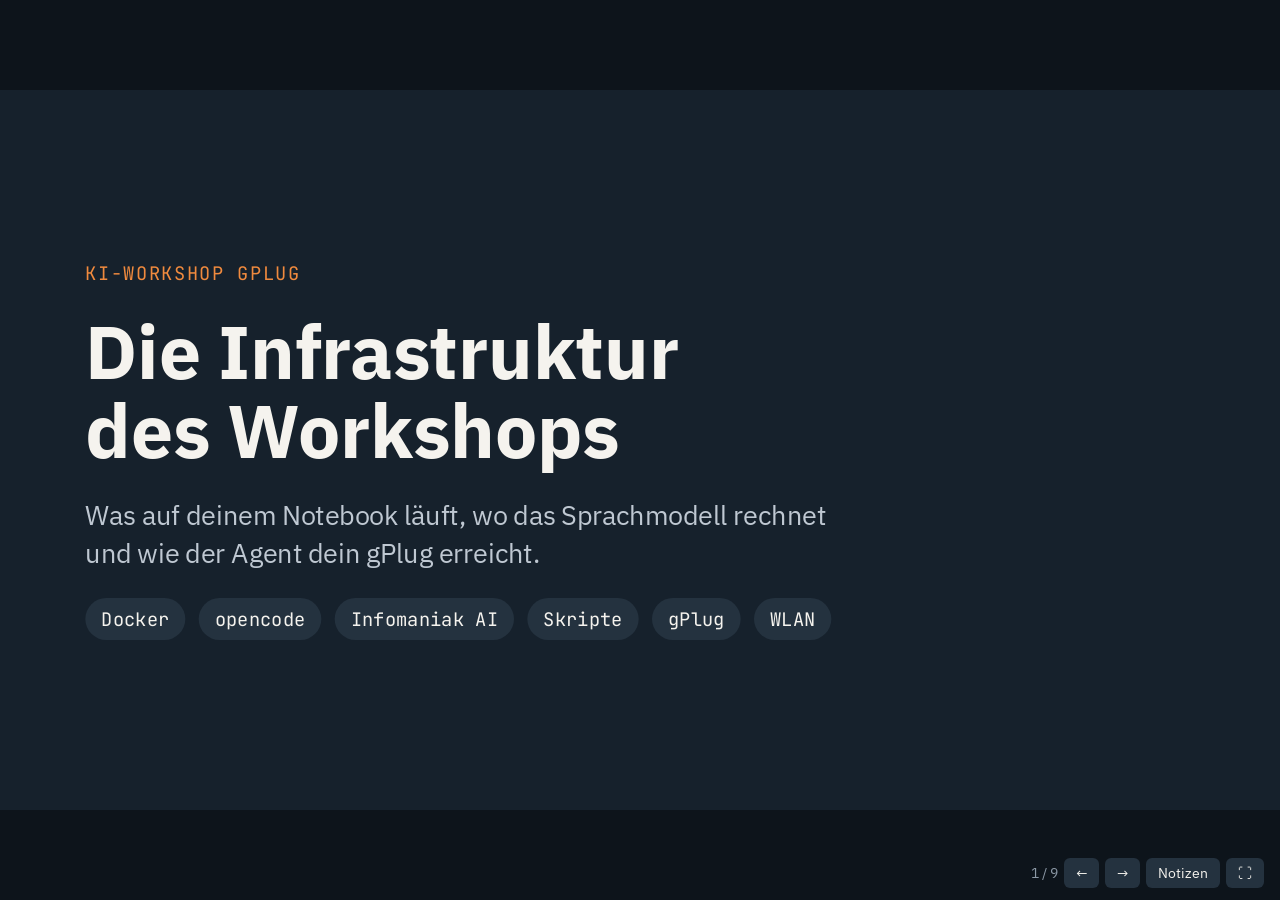
==== docs/slides/index.html @ 884837ae "Slides: shorter Docker lines, auto-hiding navigation, redirect Pages root to slides Co-Authored-By: " ====
<!doctype html>
<html lang="de">
<head>
<meta charset="utf-8">
<meta name="viewport" content="width=device-width, initial-scale=1">
<title>Workshop-Infrastruktur</title>
<link rel="preconnect" href="https://fonts.googleapis.com">
<link rel="preconnect" href="https://fonts.gstatic.com" crossorigin>
<link rel="stylesheet" href="https://fonts.googleapis.com/css2?family=IBM+Plex+Sans:wght@400;500;600;700&display=swap">
<link rel="stylesheet" href="https://fonts.googleapis.com/css2?family=JetBrains+Mono:wght@400;600&display=swap">
<style>
  html, body { margin:0; height:100%; background:#0d141b; overflow:hidden; }
  #stage { position:absolute; left:50%; top:50%; width:1920px; height:1080px; transform-origin:center; }
  .slide { position:absolute; inset:0; width:1920px; height:1080px; box-sizing:border-box; overflow:hidden; }
  .slide:not(.on) { display:none !important; }
  .slide *, .slide *::before, .slide *::after { box-sizing:border-box; margin:0; }
  .slide h1 { line-height:1.1; } .slide h2 { line-height:1.15; } .slide h3 { line-height:1.2; }
  .slide p, .slide li { line-height:1.4; }
  .slide ol, .slide ul { padding-left:1.3em; }
  .slide li + li { margin-top:0.25em; }
  .slide table { border-collapse:collapse; width:100%; }
  .slide th, .slide td { padding:0.35em 0.6em; text-align:left; border-bottom:1px solid #D2CCC0; vertical-align:top; }
  .slide th { font-weight:600; border-bottom:2px solid #16212C; }
  .slide td:first-child, .slide th:first-child { white-space:nowrap; }
  .slide .conn { position:absolute; left:0; top:0; width:1920px; height:1080px; pointer-events:none; overflow:visible; }
  #nav { position:fixed; right:16px; bottom:12px; font:14px/1 'IBM Plex Sans', Arial, sans-serif; color:#8C99A6; user-select:none; transition:opacity .4s; }
  #nav.idle { opacity:0; pointer-events:none; }
  body.idle { cursor:none; }
  #nav button { background:#24323F; color:#F5F3EE; border:0; border-radius:6px; padding:8px 12px; margin-left:6px; cursor:pointer; font:inherit; }
  #notes { position:fixed; left:0; right:0; bottom:0; max-height:40%; overflow:auto; background:#16212Cee; color:#F5F3EE;
            font:20px/1.5 'IBM Plex Sans', Arial, sans-serif; padding:16px 24px 56px; display:none; }
  #notes.on { display:block; }
</style>
</head>
<body>
<div id="stage">
<section id="cover" class="slide" style="display:flex; flex-direction:column; gap:40px; justify-content:center; padding:128px; background:#16212c">
  <p style="font-family:'JetBrains Mono', 'Courier New', monospace; font-size:28px; letter-spacing:2px; text-transform:uppercase; color:#f08a3e">KI-Workshop gPlug</p>
  <h1 style="font-family:'IBM Plex Sans', Arial, sans-serif; font-size:112px; font-weight:700; line-height:1.05; color:#f5f3ee">Die Infrastruktur<br>des Workshops</h1>
  <p style="font-family:'IBM Plex Sans', Arial, sans-serif; font-size:40px; line-height:1.4; color:#bfc8d2">Was auf deinem Notebook läuft, wo das Sprachmodell rechnet<br>und wie der Agent dein gPlug erreicht.</p>
  <div style="display:flex; flex-direction:row; flex-wrap:wrap; gap:20px">
    <p style="padding:12px 24px; font-family:'JetBrains Mono', 'Courier New', monospace; font-size:28px; color:#f5f3ee; background:#24323f; border-radius:256px">Docker</p>
    <p style="padding:12px 24px; font-family:'JetBrains Mono', 'Courier New', monospace; font-size:28px; color:#f5f3ee; background:#24323f; border-radius:256px">opencode</p>
    <p style="padding:12px 24px; font-family:'JetBrains Mono', 'Courier New', monospace; font-size:28px; color:#f5f3ee; background:#24323f; border-radius:256px">Infomaniak AI</p>
    <p style="padding:12px 24px; font-family:'JetBrains Mono', 'Courier New', monospace; font-size:28px; color:#f5f3ee; background:#24323f; border-radius:256px">Skripte</p>
    <p style="padding:12px 24px; font-family:'JetBrains Mono', 'Courier New', monospace; font-size:28px; color:#f5f3ee; background:#24323f; border-radius:256px">gPlug</p>
    <p style="padding:12px 24px; font-family:'JetBrains Mono', 'Courier New', monospace; font-size:28px; color:#f5f3ee; background:#24323f; border-radius:256px">WLAN</p>
  </div>
  
</section>
<section id="ueberblick" class="slide" style="background:#F5F3EE;color:#16212C;font-family:'IBM Plex Sans', Arial, sans-serif;padding:128px 128px 160px;display:flex;flex-direction:column;gap:16px">
<p style="font-family:'JetBrains Mono', 'Courier New', monospace;font-size:24px;color:#B04E0F;letter-spacing:2px;text-transform:uppercase">Gesamtbild</p>
<h2 style="font-size:64px;font-weight:600;line-height:1.15;color:#16212C">Vier Orte, ein Arbeitsablauf</h2>
<div style="position:absolute;left:128px;top:312px;width:760px;background:#ECE8DF;border-radius:20px;padding:32px;display:flex;flex-direction:column;gap:24px">
<h3 style="font-size:36px;font-weight:600;color:#16212C">Dein Notebook</h3>
<div style="background:#16212C;border-radius:16px;padding:32px;display:flex;flex-direction:column;gap:12px">
<h3 style="font-size:32px;font-weight:600;color:#F08A3E">Docker-Container</h3>
<p style="font-family:'JetBrains Mono', 'Courier New', monospace;font-size:26px;color:#F5F3EE">opencode · der Agent</p>
<p style="font-family:'JetBrains Mono', 'Courier New', monospace;font-size:26px;color:#F5F3EE">berry · Desktop-Test</p>
<p style="font-family:'JetBrains Mono', 'Courier New', monospace;font-size:26px;color:#F5F3EE">git · Stände sichern</p>
<p style="font-family:'JetBrains Mono', 'Courier New', monospace;font-size:26px;color:#F5F3EE">/work = Workshop-Ordner</p>
</div>
<p style="font-size:26px;color:#46505C">Browser → Tasmota-WebUI des gPlug</p>
</div>
<div style="position:absolute;left:1216px;top:410px;width:576px;background:#FBFAF7;border:2px solid #2E6DA4;border-radius:16px;padding:24px 32px;display:flex;flex-direction:column;gap:4px">
<h3 style="font-size:32px;font-weight:600;color:#16212C">Infomaniak AI</h3>
<p style="font-size:24px;color:#46505C">Sprachmodell, Rechenzentrum Schweiz</p>
</div>
<div style="position:absolute;left:1216px;top:580px;width:576px;background:#FBFAF7;border:2px solid #B04E0F;border-radius:16px;padding:24px 32px;display:flex;flex-direction:column;gap:4px">
<h3 style="font-size:32px;font-weight:600;color:#16212C">gPlug</h3>
<p style="font-size:24px;color:#46505C">Tasmota + Berry-App spot.be</p>
</div>
<div style="position:absolute;left:1216px;top:790px;width:576px;background:#FBFAF7;border:2px solid #8C96A0;border-radius:16px;padding:24px 32px;display:flex;flex-direction:column;gap:4px">
<h3 style="font-size:32px;font-weight:600;color:#16212C">api.bkw.ch</h3>
<p style="font-size:24px;color:#46505C">Einspeisepreise, 96 Werte pro Tag</p>
</div>
<svg class="conn" viewBox="0 0 1920 1080" aria-hidden="true"><defs><marker id="ah1" viewBox="0 0 10 10" refX="9" refY="5" markerWidth="5" markerHeight="5" orient="auto-start-reverse"><path d="M0 0 10 5 0 10z" fill="#2E6DA4"/></marker></defs><line x1="856.0" y1="472.0" x2="1216.0" y2="472.0" stroke="#2E6DA4" stroke-width="4.0" marker-start="url(#ah1)" marker-end="url(#ah1)"/></svg>
<svg class="conn" viewBox="0 0 1920 1080" aria-hidden="true"><defs><marker id="ah2" viewBox="0 0 10 10" refX="9" refY="5" markerWidth="5" markerHeight="5" orient="auto-start-reverse"><path d="M0 0 10 5 0 10z" fill="#B04E0F"/></marker></defs><line x1="856.0" y1="642.0" x2="1216.0" y2="642.0" stroke="#B04E0F" stroke-width="4.0" marker-end="url(#ah2)"/></svg>
<svg class="conn" viewBox="0 0 1920 1080" aria-hidden="true"><defs><marker id="ah3" viewBox="0 0 10 10" refX="9" refY="5" markerWidth="5" markerHeight="5" orient="auto-start-reverse"><path d="M0 0 10 5 0 10z" fill="#8C96A0"/></marker></defs><line x1="1504.0" y1="704.0" x2="1504.0" y2="790.0" stroke="#8C96A0" stroke-width="4.0" marker-end="url(#ah3)"/></svg>
<p style="position:absolute;left:904px;top:420px;width:296px;font-size:24px;color:#2E6DA4;font-weight:600">HTTPS · Prompts</p>
<p style="position:absolute;left:904px;top:590px;width:296px;font-size:24px;color:#B04E0F;font-weight:600">HTTP · 3 Skripte</p>
<p style="position:absolute;left:904px;top:658px;width:296px;font-size:24px;color:#5F6773">im Workshop-WLAN</p>
<p style="position:absolute;left:1528px;top:728px;width:264px;font-size:24px;color:#5F6773">HTTPS · Preise</p>
<p style="position:absolute;left:128px;bottom:64px;width:1300px;font-size:24px;color:#5F6773">Notebook und gPlug im selben WLAN · Internet für Image, Sprachmodell und Preise</p>
<p style="position:absolute;right:128px;bottom:64px;width:200px;font-size:24px;color:#5F6773;text-align:right">2 / 9</p>

</section>
<section id="docker" class="slide" style="background:#F5F3EE;color:#16212C;font-family:'IBM Plex Sans', Arial, sans-serif;padding:128px 128px 160px;display:flex;flex-direction:column;gap:16px">
<p style="font-family:'JetBrains Mono', 'Courier New', monospace;font-size:24px;color:#B04E0F;letter-spacing:2px;text-transform:uppercase">1 · Docker</p>
<h2 style="font-size:64px;font-weight:600;line-height:1.15;color:#16212C">Eine Sandbox, gleich auf jedem Notebook</h2>
<div style="display:flex;flex-direction:row;gap:64px;flex:1;padding:40px 0px 0px 0px">
<div style="flex:1;display:flex;flex-direction:column;gap:28px">
<p style="font-size:32px;line-height:1.4;color:#46505C"><b>Image</b> ghcr.io/gplug-ch/ki-workshop<br>einmal laden, ca. 300 MB</p>
<p style="font-size:32px;line-height:1.4;color:#46505C"><b>Inhalt</b> Debian, opencode 2.0.32, berry, git</p>
<p style="font-size:32px;line-height:1.4;color:#46505C"><b>Sichtbar</b> nur der Workshop-Ordner (/work)</p>
<p style="font-size:32px;line-height:1.4;color:#46505C"><b>Gedächtnis</b> Sitzungen bleiben im Docker-Volume</p>
<p style="font-size:32px;line-height:1.4;color:#B04E0F;font-weight:600">Der Agent darf Dateien ändern und Befehle ausführen, aber nur in diesem Ordner.</p>
</div>
<div style="width:800px;background:#16212C;border-radius:20px;padding:48px;display:flex;flex-direction:column;gap:14px">
<p style="font-family:'JetBrains Mono', 'Courier New', monospace;font-size:26px;color:#F5F3EE">$ ./docker-run.sh opencode --version</p>
<p style="font-family:'JetBrains Mono', 'Courier New', monospace;font-size:26px;color:#8C99A6"># opencode v2.0.32</p>
<p style="font-family:'JetBrains Mono', 'Courier New', monospace;font-size:26px;color:#F5F3EE">$ ./docker-run.sh</p>
<p style="font-family:'JetBrains Mono', 'Courier New', monospace;font-size:26px;color:#8C99A6"># startet den Agenten</p>
<p style="font-family:'JetBrains Mono', 'Courier New', monospace;font-size:26px;color:#F5F3EE">$ ./docker-run.sh bash</p>
<p style="font-family:'JetBrains Mono', 'Courier New', monospace;font-size:26px;color:#8C99A6"># Shell im Container, zum Prüfen</p>
<p style="font-family:'JetBrains Mono', 'Courier New', monospace;font-size:26px;color:#F08A3E">PS&gt; .\docker-run.ps1</p>
<p style="font-family:'JetBrains Mono', 'Courier New', monospace;font-size:26px;color:#8C99A6"># Windows ohne Ubuntu/WSL</p>
</div>
</div>
<p style="position:absolute;left:128px;bottom:64px;width:1300px;font-size:24px;color:#5F6773">Workshop-Infrastruktur · Notebook</p>
<p style="position:absolute;right:128px;bottom:64px;width:200px;font-size:24px;color:#5F6773;text-align:right">3 / 9</p>

</section>
<section id="opencode" class="slide" style="background:#F5F3EE;color:#16212C;font-family:'IBM Plex Sans', Arial, sans-serif;padding:128px 128px 160px;display:flex;flex-direction:column;gap:16px">
<p style="font-family:'JetBrains Mono', 'Courier New', monospace;font-size:24px;color:#B04E0F;letter-spacing:2px;text-transform:uppercase">2 · opencode</p>
<h2 style="font-size:64px;font-weight:600;line-height:1.15;color:#16212C">Der Coding-Agent im Terminal</h2>
<div style="display:flex;flex-direction:row;gap:32px;padding:40px 0px 0px 0px">
<div style="flex:1;background:#FBFAF7;border:1px solid #DAD4C8;border-radius:20px;padding:40px;display:flex;flex-direction:column;gap:16px">
<svg viewBox="0 0 24 24" fill="none" stroke="#2E6DA4" stroke-width="2" stroke-linecap="round" stroke-linejoin="round" style="flex:none;width:56px;height:56px" aria-hidden="true"><circle cx="11" cy="11" r="7"/><line x1="21" y1="21" x2="16.2" y2="16.2"/></svg>
<h3 style="font-size:40px;font-weight:600;color:#16212C">Liest</h3>
<p style="font-size:30px;line-height:1.4;color:#46505C">Dateien im Ordner, AGENTS.md automatisch bei jedem Start.</p>
</div>
<div style="flex:1;background:#FBFAF7;border:1px solid #DAD4C8;border-radius:20px;padding:40px;display:flex;flex-direction:column;gap:16px">
<svg viewBox="0 0 24 24" fill="none" stroke="#2E6DA4" stroke-width="2" stroke-linecap="round" stroke-linejoin="round" style="flex:none;width:56px;height:56px" aria-hidden="true"><polyline points="16 18 22 12 16 6"/><polyline points="8 6 2 12 8 18"/></svg>
<h3 style="font-size:40px;font-weight:600;color:#16212C">Handelt</h3>
<p style="font-size:30px;line-height:1.4;color:#46505C">Ändert app/spot.be, lädt hoch und liest das Log des gPlug.</p>
</div>
<div style="flex:1;background:#FBFAF7;border:1px solid #DAD4C8;border-radius:20px;padding:40px;display:flex;flex-direction:column;gap:16px">
<svg viewBox="0 0 24 24" fill="none" stroke="#B04E0F" stroke-width="2" stroke-linecap="round" stroke-linejoin="round" style="flex:none;width:56px;height:56px" aria-hidden="true"><rect x="5" y="11" width="14" height="10" rx="2"/><path d="M8 11V7a4 4 0 0 1 8 0v4"/></svg>
<h3 style="font-size:40px;font-weight:600;color:#16212C">Fragt</h3>
<p style="font-size:30px;line-height:1.4;color:#46505C">Befehle nur mit deinem OK. ls, cat, grep frei; rm und sudo gesperrt.</p>
</div>
</div>
<div style="display:flex;flex-direction:row;gap:16px;align-items:center;flex-wrap:wrap;padding:32px 0px 0px 0px">
<p style="font-size:28px;color:#16212C;font-weight:600">Kontext für den Agenten:</p>
<p style="font-family:'JetBrains Mono', 'Courier New', monospace;font-size:24px;color:#16212C;background:#ECE8DF;padding:8px 20px;border-radius:999px">AGENTS.md</p>
<p style="font-family:'JetBrains Mono', 'Courier New', monospace;font-size:24px;color:#16212C;background:#ECE8DF;padding:8px 20px;border-radius:999px">TASMOTA_BERRY_API.md</p>
<p style="font-family:'JetBrains Mono', 'Courier New', monospace;font-size:24px;color:#16212C;background:#ECE8DF;padding:8px 20px;border-radius:999px">EXERCISES.md</p>
<p style="font-family:'JetBrains Mono', 'Courier New', monospace;font-size:24px;color:#16212C;background:#ECE8DF;padding:8px 20px;border-radius:999px">app/spot.be</p>
</div>
<p style="font-family:'JetBrains Mono', 'Courier New', monospace;font-size:26px;color:#46505C">Shift+Tab: Build ↔ Plan (Plan liest nur, lädt nichts hoch) · /exit beendet</p>
<p style="position:absolute;left:128px;bottom:64px;width:1300px;font-size:24px;color:#5F6773">Workshop-Infrastruktur · Notebook</p>
<p style="position:absolute;right:128px;bottom:64px;width:200px;font-size:24px;color:#5F6773;text-align:right">4 / 9</p>

</section>
<section id="infomaniak" class="slide" style="background:#F5F3EE;color:#16212C;font-family:'IBM Plex Sans', Arial, sans-serif;padding:128px 128px 160px;display:flex;flex-direction:column;gap:16px">
<p style="font-family:'JetBrains Mono', 'Courier New', monospace;font-size:24px;color:#B04E0F;letter-spacing:2px;text-transform:uppercase">3 · Infomaniak AI</p>
<h2 style="font-size:64px;font-weight:600;line-height:1.15;color:#16212C">Das Sprachmodell rechnet in der Schweiz</h2>
<div style="display:flex;flex-direction:row;gap:64px;padding:40px 0px 0px 0px">
<div style="flex:1;display:flex;flex-direction:column;gap:24px">
<p style="font-size:26px;color:#5F6773;text-transform:uppercase;letter-spacing:2px">Standardmodell</p>
<p style="font-size:64px;font-weight:700;line-height:1.1;color:#2E6DA4">Qwen3.5 122B-A10B</p>
<p style="font-size:30px;line-height:1.4;color:#46505C">Offenes Modell, betrieben von Infomaniak. Eure Prompts und euer Code bleiben in der Schweiz.</p>
<p style="font-size:30px;line-height:1.4;color:#46505C">OpenAI-kompatible API: opencode spricht sie direkt an.</p>
<p style="font-size:30px;line-height:1.4;color:#B04E0F;font-weight:600">Zugang steckt im Workshop-Image und gilt nur heute.</p>
</div>
<div style="width:760px;display:flex;flex-direction:column;gap:20px">
<table style="font-family:'IBM Plex Sans', Arial, sans-serif;font-size:28px;color:#16212C">
<tr><th style="width:58%">Modell</th><th style="width:42%">Einsatz</th></tr>
<tr style="background:#ECE8DF"><td>Qwen3.5 122B-A10B</td><td>Standard</td></tr>
<tr><td>Qwen3.5 397B-A17B</td><td>grösser</td></tr>
<tr><td>Kimi K2.6</td><td>Alternative</td></tr>
<tr><td>Mistral Small 4</td><td>Alternative</td></tr>
<tr><td>Ministral 3 14B</td><td>Nebenaufgaben</td></tr>
</table>
<p style="font-family:'JetBrains Mono', 'Courier New', monospace;font-size:26px;color:#46505C">Wechseln in opencode: /models</p>
</div>
</div>
<p style="position:absolute;left:128px;bottom:64px;width:1300px;font-size:24px;color:#5F6773">Danach eigener Zugang (Infomaniak oder Claude): SETUP_OPENCODE.md</p>
<p style="position:absolute;right:128px;bottom:64px;width:200px;font-size:24px;color:#5F6773;text-align:right">5 / 9</p>

</section>
<section id="skripte" class="slide" style="background:#ECE8DF;color:#16212C;font-family:'IBM Plex Sans', Arial, sans-serif;padding:128px 128px 160px;display:flex;flex-direction:column;gap:16px">
<p style="font-family:'JetBrains Mono', 'Courier New', monospace;font-size:24px;color:#B04E0F;letter-spacing:2px;text-transform:uppercase">4 · Brücke zum Gerät</p>
<h2 style="font-size:64px;font-weight:600;line-height:1.15;color:#16212C">Drei Skripte reden mit dem gPlug</h2>
<div style="display:flex;flex-direction:row;gap:20px;align-items:center;padding:32px 0px 8px 0px">
<p style="font-size:30px;color:#46505C">Die IP steht in der Datei .gplug:</p>
<p style="font-family:'JetBrains Mono', 'Courier New', monospace;font-size:26px;color:#F5F3EE;background:#16212C;padding:10px 24px;border-radius:12px">echo &lt;gplug-ip&gt; &gt; .gplug</p>
</div>
<table style="font-family:'IBM Plex Sans', Arial, sans-serif;font-size:28px;color:#16212C">
<tr><th style="width:17%">Skript</th><th style="width:38%">Wirkung</th><th style="width:45%">Beispiel</th></tr>
<tr style="background:#F5F3EE"><td>upload.sh</td><td>hochladen, Grösse prüfen, App neu laden</td><td>./upload.sh app/spot.be</td></tr>
<tr><td>brcmd.sh</td><td>Berry-Ausdruck ausführen, Antwort als JSON</td><td>./brcmd.sh 'tasmota.cmd("SpotStatus")'</td></tr>
<tr style="background:#F5F3EE"><td>log.sh</td><td>letzte Zeilen der Konsole lesen</td><td>./log.sh</td></tr>
</table>
<div style="display:flex;flex-direction:row;gap:20px;align-items:center;padding:32px 0px 0px 0px">
<svg viewBox="0 0 24 24" fill="none" stroke="#B04E0F" stroke-width="2" stroke-linecap="round" stroke-linejoin="round" style="flex:none;width:48px;height:48px" aria-hidden="true"><path d="M12 3 22 20H2Z"/><line x1="12" y1="9" x2="12" y2="14"/><line x1="12" y1="17" x2="12.01" y2="17"/></svg>
<p style="font-size:30px;line-height:1.4;color:#16212C">Der Agent nutzt nur diese Skripte, kein direktes curl. brcmd.sh sperrt Reset, Firmware- und WLAN-Befehle.</p>
</div>
<p style="position:absolute;left:128px;bottom:64px;width:1300px;font-size:24px;color:#5F6773">Workshop-Infrastruktur · Gerät und Netz</p>
<p style="position:absolute;right:128px;bottom:64px;width:200px;font-size:24px;color:#5F6773;text-align:right">6 / 9</p>

</section>
<section id="gplug" class="slide" style="background:#F5F3EE;color:#16212C;font-family:'IBM Plex Sans', Arial, sans-serif;padding:128px 128px 160px;display:flex;flex-direction:column;gap:16px">
<p style="font-family:'JetBrains Mono', 'Courier New', monospace;font-size:24px;color:#B04E0F;letter-spacing:2px;text-transform:uppercase">5 · gPlug</p>
<h2 style="font-size:64px;font-weight:600;line-height:1.15;color:#16212C">Kleines Gerät, knapper Speicher</h2>
<div style="display:flex;flex-direction:row;gap:32px;padding:40px 0px 0px 0px">
<div style="flex:1;background:#16212C;border-radius:20px;padding:32px 40px;display:flex;flex-direction:column;gap:8px">
<p style="font-size:56px;font-weight:700;color:#F08A3E">ESP32-C3</p>
<p style="font-size:26px;color:#BFC8D2">Mikrocontroller mit WLAN</p>
</div>
<div style="flex:1;background:#16212C;border-radius:20px;padding:32px 40px;display:flex;flex-direction:column;gap:8px">
<p style="font-size:56px;font-weight:700;color:#F08A3E">15.3.0+</p>
<p style="font-size:26px;color:#BFC8D2">Tasmota mit Berry</p>
</div>
<div style="flex:1;background:#16212C;border-radius:20px;padding:32px 40px;display:flex;flex-direction:column;gap:8px">
<p style="font-size:56px;font-weight:700;color:#F08A3E">~110 kB</p>
<p style="font-size:26px;color:#BFC8D2">freier Heap mit App</p>
</div>
<div style="flex:1;background:#16212C;border-radius:20px;padding:32px 40px;display:flex;flex-direction:column;gap:8px">
<p style="font-size:56px;font-weight:700;color:#F08A3E">50 ms</p>
<p style="font-size:26px;color:#BFC8D2">max. pro Callback</p>
</div>
</div>
<div style="display:flex;flex-direction:row;gap:32px;padding:32px 0px 0px 0px">
<div style="flex:1;display:flex;flex-direction:column;gap:12px">
<h3 style="font-size:36px;font-weight:600;color:#16212C">Die App spot.be</h3>
<p style="font-size:28px;line-height:1.4;color:#46505C">Holt die BKW-Einspeisepreise, misst die Energie pro ¼ h, zeichnet das Chart in der WebUI.</p>
</div>
<div style="flex:1;display:flex;flex-direction:column;gap:12px">
<h3 style="font-size:36px;font-weight:600;color:#16212C">Heute: Simulator</h3>
<p style="font-size:28px;line-height:1.4;color:#46505C">Kein Smart Meter vor Ort. Der Simulator liefert Einspeisung, Vortage und Negativpreise am Mittag.</p>
</div>
<div style="flex:1;display:flex;flex-direction:column;gap:12px">
<h3 style="font-size:36px;font-weight:600;color:#16212C">Darum</h3>
<p style="font-size:28px;line-height:1.4;color:#46505C">Kleine Schritte, Heap nach jedem Upload prüfen, über 100 kB bleiben.</p>
</div>
</div>
<p style="position:absolute;left:128px;bottom:64px;width:1300px;font-size:24px;color:#5F6773">Workshop-Infrastruktur · Gerät und Netz</p>
<p style="position:absolute;right:128px;bottom:64px;width:200px;font-size:24px;color:#5F6773;text-align:right">7 / 9</p>

</section>
<section id="wlan" class="slide" style="background:#F5F3EE;color:#16212C;font-family:'IBM Plex Sans', Arial, sans-serif;padding:128px 128px 160px;display:flex;flex-direction:column;gap:16px">
<p style="font-family:'JetBrains Mono', 'Courier New', monospace;font-size:24px;color:#B04E0F;letter-spacing:2px;text-transform:uppercase">6 · WLAN</p>
<h2 style="font-size:64px;font-weight:600;line-height:1.15;color:#16212C">Alle im selben Netz</h2>
<div style="display:flex;flex-direction:row;gap:64px;padding:40px 0px 0px 0px">
<div style="flex:1;display:flex;flex-direction:column;gap:20px">
<h3 style="font-size:36px;font-weight:600;color:#16212C">gPlug ins Workshop-WLAN</h3>
<ol style="font-size:30px;line-height:1.45;color:#46505C">
<li>gPlug einstecken, 1–2 min warten.</li>
<li>Mit seinem WLAN „gPlug…“ oder „tasmota…“ verbinden, sonst http://192.168.4.1 öffnen.</li>
<li>Workshop-WLAN wählen, Passwort vom Zettel. Neue IP notieren.</li>
<li>Notebook zurück ins Workshop-WLAN, http://&lt;gplug-ip&gt; öffnen.</li>
</ol>
</div>
<div style="width:680px;background:#FBFAF7;border:1px solid #DAD4C8;border-radius:20px;padding:40px;display:flex;flex-direction:column;gap:20px">
<h3 style="font-size:36px;font-weight:600;color:#16212C">Muss ins Internet</h3>
<div style="display:flex;flex-direction:column;gap:4px">
<p style="font-family:'JetBrains Mono', 'Courier New', monospace;font-size:26px;color:#16212C">ghcr.io</p>
<p style="font-size:26px;color:#5F6773">Docker-Image, einmal</p>
</div>
<div style="display:flex;flex-direction:column;gap:4px">
<p style="font-family:'JetBrains Mono', 'Courier New', monospace;font-size:26px;color:#16212C">api.infomaniak.com</p>
<p style="font-size:26px;color:#5F6773">Sprachmodell, bei jedem Prompt</p>
</div>
<div style="display:flex;flex-direction:column;gap:4px">
<p style="font-family:'JetBrains Mono', 'Courier New', monospace;font-size:26px;color:#16212C">api.bkw.ch</p>
<p style="font-size:26px;color:#5F6773">Preise, vom gPlug stündlich geprüft</p>
</div>
</div>
</div>
<p style="position:absolute;left:128px;bottom:64px;width:1300px;font-size:24px;color:#B04E0F;font-weight:600">Nach dem Workshop: gPlug zurück ins Heim-WLAN</p>
<p style="position:absolute;right:128px;bottom:64px;width:200px;font-size:24px;color:#5F6773;text-align:right">8 / 9</p>

</section>
<section id="zuhause" class="slide" style="background:#ECE8DF;color:#16212C;font-family:'IBM Plex Sans', Arial, sans-serif;padding:128px 128px 160px;display:flex;flex-direction:column;gap:16px">
<p style="font-family:'JetBrains Mono', 'Courier New', monospace;font-size:24px;color:#B04E0F;letter-spacing:2px;text-transform:uppercase">7 · Zuhause</p>
<h2 style="font-size:64px;font-weight:600;line-height:1.15;color:#16212C">Weiterbauen: das Minimum</h2>
<div style="display:flex;flex-direction:row;gap:16px;align-items:center;padding:24px 0px 0px 0px">
<p style="font-size:28px;color:#16212C;font-weight:600">Immer:</p>
<p style="font-size:28px;color:#46505C">gPlug im Heim-WLAN · Workshop-Ordner · IP in .gplug</p>
</div>
<div style="display:flex;flex-direction:row;gap:32px;padding:16px 0px 0px 0px">
<div style="flex:1;background:#FBFAF7;border:1px solid #DAD4C8;border-radius:20px;padding:40px;display:flex;flex-direction:column;gap:20px">
<div style="display:flex;flex-direction:row;gap:16px;align-items:center">
<svg viewBox="0 0 24 24" fill="none" stroke="#2E6DA4" stroke-width="2" stroke-linecap="round" stroke-linejoin="round" style="flex:none;width:48px;height:48px" aria-hidden="true"><path d="M14.7 6.3a1 1 0 0 0 0 1.4l1.6 1.6a1 1 0 0 0 1.4 0l3.77-3.77a6 6 0 0 1-7.94 7.94l-6.91 6.91a2.12 2.12 0 0 1-3-3l6.91-6.91a6 6 0 0 1 7.94-7.94l-3.76 3.76z"/></svg>
<h3 style="font-size:40px;font-weight:600;color:#16212C">Ohne KI</h3>
</div>
<p style="font-size:26px;color:#5F6773">Texteditor + Browser · 5 min · gratis</p>
<ol style="font-size:28px;line-height:1.45;color:#46505C">
<li>app/spot.be im Editor ändern.</li>
<li>WebUI: Werkzeuge → Dateisystem verwalten → hochladen.</li>
<li>Konsole: BrRestart, keine BRY:-Zeile.</li>
</ol>
<p style="font-family:'JetBrains Mono', 'Courier New', monospace;font-size:24px;color:#46505C">oder ./upload.sh + ./log.sh</p>
</div>
<div style="flex:1;background:#FBFAF7;border:1px solid #DAD4C8;border-radius:20px;padding:40px;display:flex;flex-direction:column;gap:20px">
<div style="display:flex;flex-direction:row;gap:16px;align-items:center">
<svg viewBox="0 0 24 24" fill="none" stroke="#B04E0F" stroke-width="2" stroke-linecap="round" stroke-linejoin="round" style="flex:none;width:48px;height:48px" aria-hidden="true"><path d="M21 15a2 2 0 0 1-2 2H7l-4 4V5a2 2 0 0 1 2-2h14a2 2 0 0 1 2 2z"/></svg>
<h3 style="font-size:40px;font-weight:600;color:#16212C">Mit KI</h3>
</div>
<p style="font-size:26px;color:#5F6773">Docker + eigener Zugang · 15 min · bezahlt pro Token</p>
<ol style="font-size:28px;line-height:1.45;color:#46505C">
<li>Infomaniak AI Tools aktivieren, Ausgabenlimite setzen.</li>
<li>Token (Scope ai-tools) als INFOMANIAK_API_KEY, Product-ID als INFOMANIAK_PRODUCT_ID.</li>
<li>./docker-run.sh, alles wie heute.</li>
</ol>
<p style="font-size:24px;color:#46505C">Alternative: Claude von Anthropic</p>
</div>
</div>
<p style="position:absolute;left:128px;bottom:64px;width:1300px;font-size:24px;color:#5F6773">Anleitungen: SETUP_OHNE_KI.md · SETUP_OPENCODE.md</p>
<p style="position:absolute;right:128px;bottom:64px;width:200px;font-size:24px;color:#5F6773;text-align:right">9 / 9</p>

</section>
</div>
<div id="notes"></div>
<div id="nav"><span id="pos"></span><button id="prev" aria-label="Zurück">←</button><button id="next" aria-label="Weiter">→</button><button id="nbtn" title="Notizen (N)">Notizen</button><button id="fbtn" title="Vollbild (F)">⛶</button></div>
<script>
const notes = ["15 Minuten. Ziel: Alle wissen, welche Teile zusammenspielen, bevor wir einrichten. Details stehen im RUNBOOK.md, hier nur das Bild im Kopf.", "Das ganze Bild auf einer Folie. Links euer Notebook: Docker startet einen Container, darin läuft der Agent opencode. Der Agent schickt Prompts per HTTPS an Infomaniak in der Schweiz und bekommt Antworten zurück. Zum gPlug spricht er nur über drei Skripte, per HTTP im Workshop-WLAN. Der gPlug selbst holt die Einspeisepreise bei der BKW. Ihr schaut im Browser auf die WebUI des gPlug.", "Docker gibt allen dieselbe Umgebung, egal ob Mac, Linux oder Windows mit WSL. Das Image kommt fertig von GitHub, nichts zu bauen. Wichtig ist die Grenze: Im Container sieht der Agent nur den Workshop-Ordner. Er kann also nichts auf eurem Notebook kaputt machen. Der Zugang zum Sprachmodell steckt im Workshop-Image und gilt nur heute.", "opencode ist ein Open-Source-Agent fürs Terminal. Er liest Dateien, schreibt Code und führt Befehle aus. Die Regeln für unser Projekt stehen in AGENTS.md, die liest er von selbst. Welche Befehle er ohne Rückfrage ausführen darf, steht in opencode.json. Im Plan-Modus darf er nur lesen und planen; zum Ändern und Hochladen wechselt ihr mit Shift+Tab in den Build-Modus. Mehr zum Prompten um 18:20.", "Der Agent ist nur so gut wie das Modell dahinter. Wir nutzen Infomaniak, einen Schweizer Anbieter mit offenen Modellen. Standard ist Qwen3.5 mit 122 Milliarden Parametern, davon 10 Milliarden aktiv pro Token: schnell genug für den Workshop. Wer will, probiert ein anderes Modell aus der Liste. Der Schlüssel im Image läuft morgen ab; wer weitermachen will, findet in SETUP_OPENCODE.md den Weg zu einem eigenen Zugang.", "Der Agent hat keine Hände am Gerät, nur diese drei Skripte. Upload lädt die App hoch und startet sie neu. brcmd führt einen Berry-Ausdruck aus, so prüft der Agent selbst, ob seine Änderung wirkt. log zeigt Fehlermeldungen; die liest der Agent nach jedem Upload. Gefährliche Befehle sind gesperrt, damit niemand sein Gerät aus dem WLAN wirft.", "Der gPlug liest normalerweise den Smart Meter aus. Darauf läuft Tasmota, und Tasmota kann Berry-Skripte ausführen. Unsere App ist so ein Skript. Das Gerät ist klein: rund 110 kB freier Speicher, und jeder Callback blockiert das ganze Gerät, also maximal 50 ms. Das muss auch der Agent wissen, deshalb steht es in AGENTS.md. Heute ohne Zähler: der Simulator füllt das Chart.", "Euer gPlug kennt nur euer Heim-WLAN. Findet er es nicht, öffnet er ein eigenes WLAN; darüber tragt ihr das Workshop-WLAN ein. Danach müssen Notebook und gPlug im selben Netz sein, sonst erreichen die Skripte das Gerät nicht. Ins Internet gehen drei Dinge: das Docker-Image, das Sprachmodell und die BKW-Preise. Helfer kommen um 17:45 an die Tische.", "Was braucht ihr zuhause? Immer: den gPlug zurück im Heim-WLAN, den Workshop-Ordner und die neue IP in .gplug. Ohne KI reichen Texteditor und Browser: Datei ändern, über die WebUI hochladen, in der Konsole BrRestart. Wer die Skripte mag, nimmt upload.sh und log.sh. Mit KI ist es dasselbe Setup wie heute, nur mit eigenem Zugang: Infomaniak AI Tools aktivieren, Kreditkarte und Ausgabenlimite, Token erstellen, zwei Variablen setzen, docker-run.sh. Neukunden bekommen Gratis-Credits für einen Monat. Wer lieber Claude nutzt: Anleitung steht in SETUP_OPENCODE.md."];
const slides = [...document.querySelectorAll('.slide')];
const stage = document.getElementById('stage');
let i = Math.min(Math.max(parseInt(location.hash.slice(1)) - 1 || 0, 0), slides.length - 1);
function fit() {
  const k = Math.min(innerWidth / 1920, innerHeight / 1080);
  stage.style.transform = `translate(-50%,-50%) scale(${k})`;
}
function show(n) {
  i = Math.min(Math.max(n, 0), slides.length - 1);
  slides.forEach((s, j) => s.classList.toggle('on', j === i));
  document.getElementById('pos').textContent = `${i + 1} / ${slides.length}`;
  document.getElementById('notes').textContent = notes[i];
  history.replaceState(null, '', '#' + (i + 1));
}
document.addEventListener('keydown', e => {
  if (['ArrowRight', 'PageDown', ' ', 'Enter'].includes(e.key)) show(i + 1);
  else if (['ArrowLeft', 'PageUp', 'Backspace'].includes(e.key)) show(i - 1);
  else if (e.key === 'Home') show(0);
  else if (e.key === 'End') show(slides.length - 1);
  else if (e.key === 'n' || e.key === 'N') document.getElementById('notes').classList.toggle('on');
  else if (e.key === 'f' || e.key === 'F') toggleFs();
  else return;
  e.preventDefault();
});
function toggleFs() { document.fullscreenElement ? document.exitFullscreen() : document.documentElement.requestFullscreen(); }
document.getElementById('prev').onclick = () => show(i - 1);
document.getElementById('next').onclick = () => show(i + 1);
document.getElementById('nbtn').onclick = () => document.getElementById('notes').classList.toggle('on');
document.getElementById('fbtn').onclick = toggleFs;
let tx = null;
addEventListener('touchstart', e => tx = e.touches[0].clientX, {passive:true});
addEventListener('touchend', e => { if (tx === null) return; const d = e.changedTouches[0].clientX - tx;
  if (Math.abs(d) > 40) show(i + (d < 0 ? 1 : -1)); tx = null; });
addEventListener('resize', fit);
addEventListener('hashchange', () => show(parseInt(location.hash.slice(1)) - 1 || 0));
const nav = document.getElementById('nav'); let idleT;
function wake() { nav.classList.remove('idle'); document.body.classList.remove('idle'); clearTimeout(idleT);
  idleT = setTimeout(() => { nav.classList.add('idle'); document.body.classList.add('idle'); }, 2500); }
['mousemove', 'touchstart'].forEach(ev => addEventListener(ev, wake, {passive:true}));
fit(); show(i); wake();
</script>
</body>
</html>
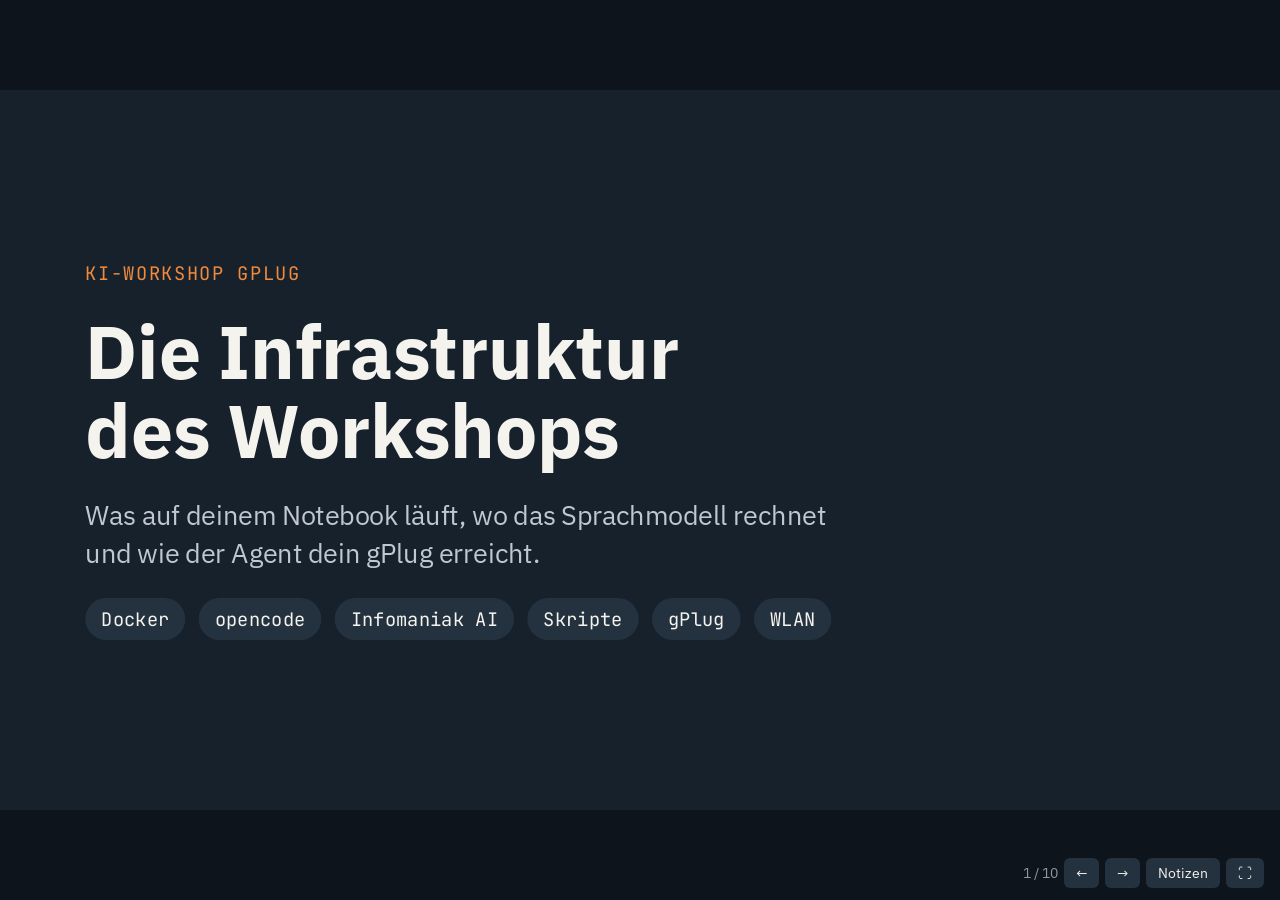
==== commit fea2ecc4: "Slides: add backpack slide explaining prompt, context, model, answer Co-Authored-By: Claude Opus 5.5" ====
--- a/docs/slides/index.html
+++ b/docs/slides/index.html
@@ -58,7 +58,6 @@
 <p style="font-family:'JetBrains Mono', 'Courier New', monospace;font-size:26px;color:#F5F3EE">opencode · der Agent</p>
 <p style="font-family:'JetBrains Mono', 'Courier New', monospace;font-size:26px;color:#F5F3EE">berry · Desktop-Test</p>
 <p style="font-family:'JetBrains Mono', 'Courier New', monospace;font-size:26px;color:#F5F3EE">git · Stände sichern</p>
-<p style="font-family:'JetBrains Mono', 'Courier New', monospace;font-size:26px;color:#F5F3EE">/work = Workshop-Ordner</p>
 </div>
 <p style="font-size:26px;color:#46505C">Browser → Tasmota-WebUI des gPlug</p>
 </div>
@@ -82,7 +81,7 @@
 <p style="position:absolute;left:904px;top:658px;width:296px;font-size:24px;color:#5F6773">im Workshop-WLAN</p>
 <p style="position:absolute;left:1528px;top:728px;width:264px;font-size:24px;color:#5F6773">HTTPS · Preise</p>
 <p style="position:absolute;left:128px;bottom:64px;width:1300px;font-size:24px;color:#5F6773">Notebook und gPlug im selben WLAN · Internet für Image, Sprachmodell und Preise</p>
-<p style="position:absolute;right:128px;bottom:64px;width:200px;font-size:24px;color:#5F6773;text-align:right">2 / 9</p>
+<p style="position:absolute;right:128px;bottom:64px;width:200px;font-size:24px;color:#5F6773;text-align:right">2 / 10</p>
 
 </section>
 <section id="docker" class="slide" style="background:#F5F3EE;color:#16212C;font-family:'IBM Plex Sans', Arial, sans-serif;padding:128px 128px 160px;display:flex;flex-direction:column;gap:16px">
@@ -92,7 +91,7 @@
 <div style="flex:1;display:flex;flex-direction:column;gap:28px">
 <p style="font-size:32px;line-height:1.4;color:#46505C"><b>Image</b> ghcr.io/gplug-ch/ki-workshop<br>einmal laden, ca. 300 MB</p>
 <p style="font-size:32px;line-height:1.4;color:#46505C"><b>Inhalt</b> Debian, opencode 2.0.32, berry, git</p>
-<p style="font-size:32px;line-height:1.4;color:#46505C"><b>Sichtbar</b> nur der Workshop-Ordner (/work)</p>
+<p style="font-size:32px;line-height:1.4;color:#46505C"><b>Sichtbar</b> nur der Workshop-Ordner</p>
 <p style="font-size:32px;line-height:1.4;color:#46505C"><b>Gedächtnis</b> Sitzungen bleiben im Docker-Volume</p>
 <p style="font-size:32px;line-height:1.4;color:#B04E0F;font-weight:600">Der Agent darf Dateien ändern und Befehle ausführen, aber nur in diesem Ordner.</p>
 </div>
@@ -108,7 +107,7 @@
 </div>
 </div>
 <p style="position:absolute;left:128px;bottom:64px;width:1300px;font-size:24px;color:#5F6773">Workshop-Infrastruktur · Notebook</p>
-<p style="position:absolute;right:128px;bottom:64px;width:200px;font-size:24px;color:#5F6773;text-align:right">3 / 9</p>
+<p style="position:absolute;right:128px;bottom:64px;width:200px;font-size:24px;color:#5F6773;text-align:right">3 / 10</p>
 
 </section>
 <section id="opencode" class="slide" style="background:#F5F3EE;color:#16212C;font-family:'IBM Plex Sans', Arial, sans-serif;padding:128px 128px 160px;display:flex;flex-direction:column;gap:16px">
@@ -140,7 +139,7 @@
 </div>
 <p style="font-family:'JetBrains Mono', 'Courier New', monospace;font-size:26px;color:#46505C">Shift+Tab: Build ↔ Plan (Plan liest nur, lädt nichts hoch) · /exit beendet</p>
 <p style="position:absolute;left:128px;bottom:64px;width:1300px;font-size:24px;color:#5F6773">Workshop-Infrastruktur · Notebook</p>
-<p style="position:absolute;right:128px;bottom:64px;width:200px;font-size:24px;color:#5F6773;text-align:right">4 / 9</p>
+<p style="position:absolute;right:128px;bottom:64px;width:200px;font-size:24px;color:#5F6773;text-align:right">4 / 10</p>
 
 </section>
 <section id="infomaniak" class="slide" style="background:#F5F3EE;color:#16212C;font-family:'IBM Plex Sans', Arial, sans-serif;padding:128px 128px 160px;display:flex;flex-direction:column;gap:16px">
@@ -164,10 +163,60 @@
 <tr><td>Ministral 3 14B</td><td>Nebenaufgaben</td></tr>
 </table>
 <p style="font-family:'JetBrains Mono', 'Courier New', monospace;font-size:26px;color:#46505C">Wechseln in opencode: /models</p>
+<p style="font-size:24px;line-height:1.4;color:#5F6773">Emulator-Track: Qwen3.5 397B-A17B, eigenes Infomaniak-Produkt</p>
 </div>
 </div>
 <p style="position:absolute;left:128px;bottom:64px;width:1300px;font-size:24px;color:#5F6773">Danach eigener Zugang (Infomaniak oder Claude): SETUP_OPENCODE.md</p>
-<p style="position:absolute;right:128px;bottom:64px;width:200px;font-size:24px;color:#5F6773;text-align:right">5 / 9</p>
+<p style="position:absolute;right:128px;bottom:64px;width:200px;font-size:24px;color:#5F6773;text-align:right">5 / 10</p>
+
+</section>
+<section id="rucksack" class="slide" style="background:#F5F3EE;color:#16212C;font-family:'IBM Plex Sans', Arial, sans-serif;padding:128px 128px 160px;display:flex;flex-direction:column;gap:16px">
+<p style="font-family:'JetBrains Mono', 'Courier New', monospace;font-size:24px;color:#B04E0F;letter-spacing:2px;text-transform:uppercase">Exkurs · So arbeitet die KI</p>
+<h2 style="font-size:64px;font-weight:600;line-height:1.15;color:#16212C">Auftrag, Rucksack, Kopf, Resultat</h2>
+<div style="display:flex;flex-direction:row;gap:12px;align-items:stretch;padding:36px 0px 0px 0px">
+<div style="flex:1;background:#FBFAF7;border:1px solid #DAD4C8;border-radius:20px;padding:32px;display:flex;flex-direction:column;gap:14px">
+<svg viewBox="0 0 24 24" fill="none" stroke="#2E6DA4" stroke-width="2" stroke-linecap="round" stroke-linejoin="round" style="flex:none;width:52px;height:52px" aria-hidden="true"><path d="M21 15a2 2 0 0 1-2 2H7l-4 4V5a2 2 0 0 1 2-2h14a2 2 0 0 1 2 2z"/></svg>
+<p style="font-family:'JetBrains Mono', 'Courier New', monospace;font-size:22px;color:#2E6DA4;letter-spacing:2px;text-transform:uppercase">Prompt</p>
+<h3 style="font-size:38px;font-weight:600;color:#16212C">Der Auftrag</h3>
+<p style="font-size:26px;line-height:1.4;color:#46505C">Was du willst, in eigenen Worten. Je klarer, desto besser.</p>
+<p style="font-family:'JetBrains Mono', 'Courier New', monospace;font-size:22px;color:#16212C;background:#ECE8DF;padding:10px 16px;border-radius:12px">„Zeige kWh im Chart.“</p>
+</div>
+<p style="flex:none;width:40px;align-self:center;text-align:center;font-size:48px;font-weight:600;color:#8C96A0">+</p>
+<div style="flex:1;background:#16212C;border-radius:20px;padding:32px;display:flex;flex-direction:column;gap:14px">
+<svg viewBox="0 0 24 24" fill="none" stroke="#F08A3E" stroke-width="2" stroke-linecap="round" stroke-linejoin="round" style="flex:none;width:52px;height:52px" aria-hidden="true"><path d="M4 10a4 4 0 0 1 4-4h8a4 4 0 0 1 4 4v10a2 2 0 0 1-2 2H6a2 2 0 0 1-2-2Z"/><path d="M8 10h8"/><path d="M8 22v-6a2 2 0 0 1 2-2h4a2 2 0 0 1 2 2v6"/><path d="M9 6V4a2 2 0 0 1 2-2h2a2 2 0 0 1 2 2v2"/></svg>
+<p style="font-family:'JetBrains Mono', 'Courier New', monospace;font-size:22px;color:#F08A3E;letter-spacing:2px;text-transform:uppercase">Kontext</p>
+<h3 style="font-size:38px;font-weight:600;color:#F5F3EE">Der Rucksack</h3>
+<div style="display:flex;flex-direction:row;flex-wrap:wrap;gap:8px">
+<p style="font-family:'JetBrains Mono', 'Courier New', monospace;font-size:20px;color:#F5F3EE;background:#24323F;padding:6px 14px;border-radius:999px">spot.be</p>
+<p style="font-family:'JetBrains Mono', 'Courier New', monospace;font-size:20px;color:#F5F3EE;background:#24323F;padding:6px 14px;border-radius:999px">AGENTS.md</p>
+<p style="font-family:'JetBrains Mono', 'Courier New', monospace;font-size:20px;color:#F5F3EE;background:#24323F;padding:6px 14px;border-radius:999px">API-Doku</p>
+<p style="font-family:'JetBrains Mono', 'Courier New', monospace;font-size:20px;color:#F5F3EE;background:#24323F;padding:6px 14px;border-radius:999px">Logs</p>
+<p style="font-family:'JetBrains Mono', 'Courier New', monospace;font-size:20px;color:#F5F3EE;background:#24323F;padding:6px 14px;border-radius:999px">Verlauf</p>
+</div>
+<p style="font-size:26px;line-height:1.4;color:#BFC8D2">Begrenzt gross. Neuer Chat: wieder leer.</p>
+</div>
+<p style="flex:none;width:40px;align-self:center;text-align:center;font-size:48px;font-weight:600;color:#8C96A0">→</p>
+<div style="flex:1;background:#FBFAF7;border:1px solid #DAD4C8;border-radius:20px;padding:32px;display:flex;flex-direction:column;gap:14px">
+<svg viewBox="0 0 24 24" fill="none" stroke="#2E6DA4" stroke-width="2" stroke-linecap="round" stroke-linejoin="round" style="flex:none;width:52px;height:52px" aria-hidden="true"><rect x="4" y="4" width="16" height="16" rx="2"/><rect x="9" y="9" width="6" height="6"/><path d="M9 1v3M15 1v3M9 20v3M15 20v3M20 9h3M20 14h3M1 9h3M1 14h3"/></svg>
+<p style="font-family:'JetBrains Mono', 'Courier New', monospace;font-size:22px;color:#2E6DA4;letter-spacing:2px;text-transform:uppercase">KI-Modell</p>
+<h3 style="font-size:38px;font-weight:600;color:#16212C">Der Kopf</h3>
+<p style="font-size:26px;line-height:1.4;color:#46505C">Trainiert mit viel Text und Code. Lernt im Chat nichts dazu und kennt dein Projekt nicht.</p>
+</div>
+<p style="flex:none;width:40px;align-self:center;text-align:center;font-size:48px;font-weight:600;color:#8C96A0">→</p>
+<div style="flex:1;background:#FBFAF7;border:1px solid #DAD4C8;border-radius:20px;padding:32px;display:flex;flex-direction:column;gap:14px">
+<svg viewBox="0 0 24 24" fill="none" stroke="#2E6DA4" stroke-width="2" stroke-linecap="round" stroke-linejoin="round" style="flex:none;width:52px;height:52px" aria-hidden="true"><path d="M14 2H6a2 2 0 0 0-2 2v16a2 2 0 0 0 2 2h12a2 2 0 0 0 2-2V8z"/><polyline points="14 2 14 8 20 8"/><polyline points="10 13 8 15 10 17"/><polyline points="14 13 16 15 14 17"/></svg>
+<p style="font-family:'JetBrains Mono', 'Courier New', monospace;font-size:22px;color:#2E6DA4;letter-spacing:2px;text-transform:uppercase">Antwort</p>
+<h3 style="font-size:38px;font-weight:600;color:#16212C">Das Resultat</h3>
+<p style="font-size:26px;line-height:1.4;color:#46505C">Wort für Wort: jeweils das wahrscheinlichste nächste Stück. Code-Änderung + Erklärung.</p>
+<p style="font-size:26px;line-height:1.4;color:#B04E0F;font-weight:600">Klingt immer sicher.</p>
+</div>
+</div>
+<div style="display:flex;flex-direction:row;gap:20px;align-items:center;padding:32px 0px 0px 0px">
+<svg viewBox="0 0 24 24" fill="none" stroke="#B04E0F" stroke-width="2" stroke-linecap="round" stroke-linejoin="round" style="flex:none;width:48px;height:48px" aria-hidden="true"><path d="M12 3 22 20H2Z"/><line x1="12" y1="9" x2="12" y2="14"/><line x1="12" y1="17" x2="12.01" y2="17"/></svg>
+<p style="font-size:30px;line-height:1.4;color:#16212C">Was nicht im Rucksack liegt, muss die KI raten. Darum: erst lesen lassen, dann mit Log und brcmd.sh prüfen.</p>
+</div>
+<p style="position:absolute;left:128px;bottom:64px;width:1400px;font-size:24px;color:#B04E0F;font-weight:600">Gute Antwort = klarer Auftrag + gut gepackter Rucksack + Prüfung durch dich</p>
+<p style="position:absolute;right:128px;bottom:64px;width:200px;font-size:24px;color:#5F6773;text-align:right">6 / 10</p>
 
 </section>
 <section id="skripte" class="slide" style="background:#ECE8DF;color:#16212C;font-family:'IBM Plex Sans', Arial, sans-serif;padding:128px 128px 160px;display:flex;flex-direction:column;gap:16px">
@@ -188,7 +237,7 @@
 <p style="font-size:30px;line-height:1.4;color:#16212C">Der Agent nutzt nur diese Skripte, kein direktes curl. brcmd.sh sperrt Reset, Firmware- und WLAN-Befehle.</p>
 </div>
 <p style="position:absolute;left:128px;bottom:64px;width:1300px;font-size:24px;color:#5F6773">Workshop-Infrastruktur · Gerät und Netz</p>
-<p style="position:absolute;right:128px;bottom:64px;width:200px;font-size:24px;color:#5F6773;text-align:right">6 / 9</p>
+<p style="position:absolute;right:128px;bottom:64px;width:200px;font-size:24px;color:#5F6773;text-align:right">7 / 10</p>
 
 </section>
 <section id="gplug" class="slide" style="background:#F5F3EE;color:#16212C;font-family:'IBM Plex Sans', Arial, sans-serif;padding:128px 128px 160px;display:flex;flex-direction:column;gap:16px">
@@ -227,7 +276,7 @@
 </div>
 </div>
 <p style="position:absolute;left:128px;bottom:64px;width:1300px;font-size:24px;color:#5F6773">Workshop-Infrastruktur · Gerät und Netz</p>
-<p style="position:absolute;right:128px;bottom:64px;width:200px;font-size:24px;color:#5F6773;text-align:right">7 / 9</p>
+<p style="position:absolute;right:128px;bottom:64px;width:200px;font-size:24px;color:#5F6773;text-align:right">8 / 10</p>
 
 </section>
 <section id="wlan" class="slide" style="background:#F5F3EE;color:#16212C;font-family:'IBM Plex Sans', Arial, sans-serif;padding:128px 128px 160px;display:flex;flex-direction:column;gap:16px">
@@ -257,10 +306,14 @@
 <p style="font-family:'JetBrains Mono', 'Courier New', monospace;font-size:26px;color:#16212C">api.bkw.ch</p>
 <p style="font-size:26px;color:#5F6773">Preise, vom gPlug stündlich geprüft</p>
 </div>
+<div style="display:flex;flex-direction:column;gap:4px">
+<p style="font-family:'JetBrains Mono', 'Courier New', monospace;font-size:22px;color:#16212C">docker.io · deb.debian.org · github.com · opencode.ai · claude.ai</p>
+<p style="font-size:26px;color:#5F6773">Emulator-Track: Image lokal bauen, einmal</p>
+</div>
 </div>
 </div>
 <p style="position:absolute;left:128px;bottom:64px;width:1300px;font-size:24px;color:#B04E0F;font-weight:600">Nach dem Workshop: gPlug zurück ins Heim-WLAN</p>
-<p style="position:absolute;right:128px;bottom:64px;width:200px;font-size:24px;color:#5F6773;text-align:right">8 / 9</p>
+<p style="position:absolute;right:128px;bottom:64px;width:200px;font-size:24px;color:#5F6773;text-align:right">9 / 10</p>
 
 </section>
 <section id="zuhause" class="slide" style="background:#ECE8DF;color:#16212C;font-family:'IBM Plex Sans', Arial, sans-serif;padding:128px 128px 160px;display:flex;flex-direction:column;gap:16px">
@@ -276,12 +329,13 @@
 <svg viewBox="0 0 24 24" fill="none" stroke="#2E6DA4" stroke-width="2" stroke-linecap="round" stroke-linejoin="round" style="flex:none;width:48px;height:48px" aria-hidden="true"><path d="M14.7 6.3a1 1 0 0 0 0 1.4l1.6 1.6a1 1 0 0 0 1.4 0l3.77-3.77a6 6 0 0 1-7.94 7.94l-6.91 6.91a2.12 2.12 0 0 1-3-3l6.91-6.91a6 6 0 0 1 7.94-7.94l-3.76 3.76z"/></svg>
 <h3 style="font-size:40px;font-weight:600;color:#16212C">Ohne KI</h3>
 </div>
-<p style="font-size:26px;color:#5F6773">Texteditor + Browser · 5 min · gratis</p>
+<p style="font-size:26px;color:#5F6773">Texteditor + Browser · gratis</p>
 <ol style="font-size:28px;line-height:1.45;color:#46505C">
 <li>app/spot.be im Editor ändern.</li>
 <li>WebUI: Werkzeuge → Dateisystem verwalten → hochladen.</li>
-<li>Konsole: BrRestart, keine BRY:-Zeile.</li>
+<li>Konsole: BrRestart, dann prüfen.</li>
 </ol>
+<p style="font-size:24px;line-height:1.4;color:#16212C;background:#ECE8DF;padding:16px 20px;border-radius:12px"><b>BRY:</b> = Meldung von Berry. „Berry initialized“ und „Successfully loaded“ sind normal. BRY: mit Fehler und Zeilennummer: diese Zeile in spot.be ansehen.</p>
 <p style="font-family:'JetBrains Mono', 'Courier New', monospace;font-size:24px;color:#46505C">oder ./upload.sh + ./log.sh</p>
 </div>
 <div style="flex:1;background:#FBFAF7;border:1px solid #DAD4C8;border-radius:20px;padding:40px;display:flex;flex-direction:column;gap:20px">
@@ -289,24 +343,25 @@
 <svg viewBox="0 0 24 24" fill="none" stroke="#B04E0F" stroke-width="2" stroke-linecap="round" stroke-linejoin="round" style="flex:none;width:48px;height:48px" aria-hidden="true"><path d="M21 15a2 2 0 0 1-2 2H7l-4 4V5a2 2 0 0 1 2-2h14a2 2 0 0 1 2 2z"/></svg>
 <h3 style="font-size:40px;font-weight:600;color:#16212C">Mit KI</h3>
 </div>
-<p style="font-size:26px;color:#5F6773">Docker + eigener Zugang · 15 min · bezahlt pro Token</p>
+<p style="font-size:26px;color:#5F6773">Docker + eigener Zugang · bezahlt pro Token</p>
 <ol style="font-size:28px;line-height:1.45;color:#46505C">
-<li>Infomaniak AI Tools aktivieren, Ausgabenlimite setzen.</li>
-<li>Token (Scope ai-tools) als INFOMANIAK_API_KEY, Product-ID als INFOMANIAK_PRODUCT_ID.</li>
+<li>AI Tools aktivieren, Ausgabenlimite setzen.</li>
+<li>API-Token erstellen, mit Product-ID als Variablen setzen.</li>
 <li>./docker-run.sh, alles wie heute.</li>
 </ol>
+<p style="font-size:24px;line-height:1.4;color:#16212C;background:#ECE8DF;padding:16px 20px;border-radius:12px"><b>API-Token:</b> dein Schlüssel, geheim wie ein Passwort. <b>Tokens:</b> Textstücke (≈ ¾ Wort), die das Modell liest und schreibt. Danach zahlst du.</p>
 <p style="font-size:24px;color:#46505C">Alternative: Claude von Anthropic</p>
 </div>
 </div>
 <p style="position:absolute;left:128px;bottom:64px;width:1300px;font-size:24px;color:#5F6773">Anleitungen: SETUP_OHNE_KI.md · SETUP_OPENCODE.md</p>
-<p style="position:absolute;right:128px;bottom:64px;width:200px;font-size:24px;color:#5F6773;text-align:right">9 / 9</p>
+<p style="position:absolute;right:128px;bottom:64px;width:200px;font-size:24px;color:#5F6773;text-align:right">10 / 10</p>
 
 </section>
 </div>
 <div id="notes"></div>
 <div id="nav"><span id="pos"></span><button id="prev" aria-label="Zurück">←</button><button id="next" aria-label="Weiter">→</button><button id="nbtn" title="Notizen (N)">Notizen</button><button id="fbtn" title="Vollbild (F)">⛶</button></div>
 <script>
-const notes = ["15 Minuten. Ziel: Alle wissen, welche Teile zusammenspielen, bevor wir einrichten. Details stehen im RUNBOOK.md, hier nur das Bild im Kopf.", "Das ganze Bild auf einer Folie. Links euer Notebook: Docker startet einen Container, darin läuft der Agent opencode. Der Agent schickt Prompts per HTTPS an Infomaniak in der Schweiz und bekommt Antworten zurück. Zum gPlug spricht er nur über drei Skripte, per HTTP im Workshop-WLAN. Der gPlug selbst holt die Einspeisepreise bei der BKW. Ihr schaut im Browser auf die WebUI des gPlug.", "Docker gibt allen dieselbe Umgebung, egal ob Mac, Linux oder Windows mit WSL. Das Image kommt fertig von GitHub, nichts zu bauen. Wichtig ist die Grenze: Im Container sieht der Agent nur den Workshop-Ordner. Er kann also nichts auf eurem Notebook kaputt machen. Der Zugang zum Sprachmodell steckt im Workshop-Image und gilt nur heute.", "opencode ist ein Open-Source-Agent fürs Terminal. Er liest Dateien, schreibt Code und führt Befehle aus. Die Regeln für unser Projekt stehen in AGENTS.md, die liest er von selbst. Welche Befehle er ohne Rückfrage ausführen darf, steht in opencode.json. Im Plan-Modus darf er nur lesen und planen; zum Ändern und Hochladen wechselt ihr mit Shift+Tab in den Build-Modus. Mehr zum Prompten um 18:20.", "Der Agent ist nur so gut wie das Modell dahinter. Wir nutzen Infomaniak, einen Schweizer Anbieter mit offenen Modellen. Standard ist Qwen3.5 mit 122 Milliarden Parametern, davon 10 Milliarden aktiv pro Token: schnell genug für den Workshop. Wer will, probiert ein anderes Modell aus der Liste. Der Schlüssel im Image läuft morgen ab; wer weitermachen will, findet in SETUP_OPENCODE.md den Weg zu einem eigenen Zugang.", "Der Agent hat keine Hände am Gerät, nur diese drei Skripte. Upload lädt die App hoch und startet sie neu. brcmd führt einen Berry-Ausdruck aus, so prüft der Agent selbst, ob seine Änderung wirkt. log zeigt Fehlermeldungen; die liest der Agent nach jedem Upload. Gefährliche Befehle sind gesperrt, damit niemand sein Gerät aus dem WLAN wirft.", "Der gPlug liest normalerweise den Smart Meter aus. Darauf läuft Tasmota, und Tasmota kann Berry-Skripte ausführen. Unsere App ist so ein Skript. Das Gerät ist klein: rund 110 kB freier Speicher, und jeder Callback blockiert das ganze Gerät, also maximal 50 ms. Das muss auch der Agent wissen, deshalb steht es in AGENTS.md. Heute ohne Zähler: der Simulator füllt das Chart.", "Euer gPlug kennt nur euer Heim-WLAN. Findet er es nicht, öffnet er ein eigenes WLAN; darüber tragt ihr das Workshop-WLAN ein. Danach müssen Notebook und gPlug im selben Netz sein, sonst erreichen die Skripte das Gerät nicht. Ins Internet gehen drei Dinge: das Docker-Image, das Sprachmodell und die BKW-Preise. Helfer kommen um 17:45 an die Tische.", "Was braucht ihr zuhause? Immer: den gPlug zurück im Heim-WLAN, den Workshop-Ordner und die neue IP in .gplug. Ohne KI reichen Texteditor und Browser: Datei ändern, über die WebUI hochladen, in der Konsole BrRestart. Wer die Skripte mag, nimmt upload.sh und log.sh. Mit KI ist es dasselbe Setup wie heute, nur mit eigenem Zugang: Infomaniak AI Tools aktivieren, Kreditkarte und Ausgabenlimite, Token erstellen, zwei Variablen setzen, docker-run.sh. Neukunden bekommen Gratis-Credits für einen Monat. Wer lieber Claude nutzt: Anleitung steht in SETUP_OPENCODE.md."];
+const notes = ["15 Minuten. Ziel: Alle wissen, welche Teile zusammenspielen, bevor wir einrichten. Details stehen im RUNBOOK.md, hier nur das Bild im Kopf.", "Das ganze Bild auf einer Folie. Links euer Notebook: Docker startet einen Container, darin läuft der Agent opencode. Der Agent schickt Prompts per HTTPS an Infomaniak in der Schweiz und bekommt Antworten zurück. Zum gPlug spricht er nur über drei Skripte, per HTTP im Workshop-WLAN. Der gPlug selbst holt die Einspeisepreise bei der BKW. Ihr schaut im Browser auf die WebUI des gPlug.", "Docker gibt allen dieselbe Umgebung, egal ob Mac, Linux oder Windows mit WSL. Das Image kommt fertig von GitHub, nichts zu bauen. Wichtig ist die Grenze: Im Container sieht der Agent nur den Workshop-Ordner. Er kann also nichts auf eurem Notebook kaputt machen. Der Zugang zum Sprachmodell steckt im Workshop-Image und gilt nur heute.", "opencode ist ein Open-Source-Agent fürs Terminal. Er liest Dateien, schreibt Code und führt Befehle aus. Die Regeln für unser Projekt stehen in AGENTS.md, die liest er von selbst. Welche Befehle er ohne Rückfrage ausführen darf, steht in opencode.json. Im Plan-Modus darf er nur lesen und planen; zum Ändern und Hochladen wechselt ihr mit Shift+Tab in den Build-Modus. Mehr zum Prompten um 18:20.", "Der Agent ist nur so gut wie das Modell dahinter. Wir nutzen Infomaniak, einen Schweizer Anbieter mit offenen Modellen. Standard ist Qwen3.5 mit 122 Milliarden Parametern, davon 10 Milliarden aktiv pro Token: schnell genug für den Workshop. Wer will, probiert ein anderes Modell aus der Liste. Der Emulator-Track nutzt ein eigenes Infomaniak-Produkt mit Qwen3.5 397B als Standard; 122B gibt es dort nicht. Der Schlüssel im Image läuft morgen ab; wer weitermachen will, findet in SETUP_OPENCODE.md den Weg zu einem eigenen Zugang.", "Wie funktioniert das eigentlich? Stellt euch einen sehr belesenen Handwerker vor. Der Prompt ist euer Auftrag, zum Beispiel: Zeige den Verbrauch in kWh im Chart. Das Modell ist sein Kopf: trainiert mit riesigen Mengen Text und Code, aber danach fest. Es lernt im Gespräch nichts dazu und kennt euer Projekt nicht. Alles Projektwissen steckt im Rucksack, dem Kontext: der Code spot.be, die Regeln in AGENTS.md, die API-Doku, Logs vom Gerät und der bisherige Chat. Der Rucksack hat eine begrenzte Grösse; wird er voll, wird Altes zusammengefasst, und ein neuer Chat beginnt mit leerem Rucksack. Die Antwort entsteht Wort für Wort, jeweils das wahrscheinlichste nächste Stück. Sie klingt immer überzeugt, auch wenn sie falsch ist. Was nicht im Rucksack liegt, muss die KI raten, so entstehen erfundene Funktionen. Darum verlangt AGENTS.md: zuerst lesen, nicht raten. Und darum prüft der Agent nach jedem Upload Log und Resultat. Das Modell könnt ihr nicht ändern, den Rucksack schon.","Der Agent hat keine Hände am Gerät, nur diese drei Skripte. Upload lädt die App hoch und startet sie neu. brcmd führt einen Berry-Ausdruck aus, so prüft der Agent selbst, ob seine Änderung wirkt. log zeigt Fehlermeldungen; die liest der Agent nach jedem Upload. Gefährliche Befehle sind gesperrt, damit niemand sein Gerät aus dem WLAN wirft.", "Der gPlug liest normalerweise den Smart Meter aus. Darauf läuft Tasmota, und Tasmota kann Berry-Skripte ausführen. Unsere App ist so ein Skript. Das Gerät ist klein: rund 110 kB freier Speicher, und jeder Callback blockiert das ganze Gerät, also maximal 50 ms. Das muss auch der Agent wissen, deshalb steht es in AGENTS.md. Heute ohne Zähler: der Simulator füllt das Chart.", "Euer gPlug kennt nur euer Heim-WLAN. Findet er es nicht, öffnet er ein eigenes WLAN; darüber tragt ihr das Workshop-WLAN ein. Danach müssen Notebook und gPlug im selben Netz sein, sonst erreichen die Skripte das Gerät nicht. Ins Internet gehen drei Dinge: das Docker-Image, das Sprachmodell und die BKW-Preise. Der Emulator-Track baut sein Image vor Ort und braucht dafür einmal Docker Hub, Debian, GitHub, opencode.ai und claude.ai. Helfer kommen um 17:45 an die Tische.", "Was braucht ihr zuhause? Immer: den gPlug zurück im Heim-WLAN, den Workshop-Ordner und die neue IP in .gplug. Ohne KI reichen Texteditor und Browser: Datei ändern, über die WebUI hochladen, in der Konsole BrRestart. Dann die Konsole lesen: Zeilen mit BRY: kommen von Berry. Berry initialized und Successfully loaded sind normal. Steht nach BRY: ein Fehler mit Zeilennummer, etwa ein Syntaxfehler oder ein fehlendes var, dann dort in spot.be nachsehen. Wer die Skripte mag, nimmt upload.sh und log.sh. Mit KI ist es dasselbe Setup wie heute, nur mit eigenem Zugang: Infomaniak AI Tools aktivieren, Kreditkarte und Ausgabenlimite, API-Token erstellen, zwei Variablen setzen, docker-run.sh. Achtung, zwei Bedeutungen von Token: Der API-Token ist euer Schlüssel, geheim halten, nie committen. Tokens sind die Textstücke, die das Modell liest und schreibt; jeder Prompt schickt Code und Kontext mit, darum kostet ein langer Chat mehr als ein kurzer. Abgerechnet wird pro Million Tokens, getrennt nach Input und Output. Die Ausgabenlimite schützt vor Überraschungen. Neukunden bekommen Gratis-Credits für einen Monat. Wer lieber Claude nutzt: Anleitung steht in SETUP_OPENCODE.md."];
 const slides = [...document.querySelectorAll('.slide')];
 const stage = document.getElementById('stage');
 let i = Math.min(Math.max(parseInt(location.hash.slice(1)) - 1 || 0, 0), slides.length - 1);
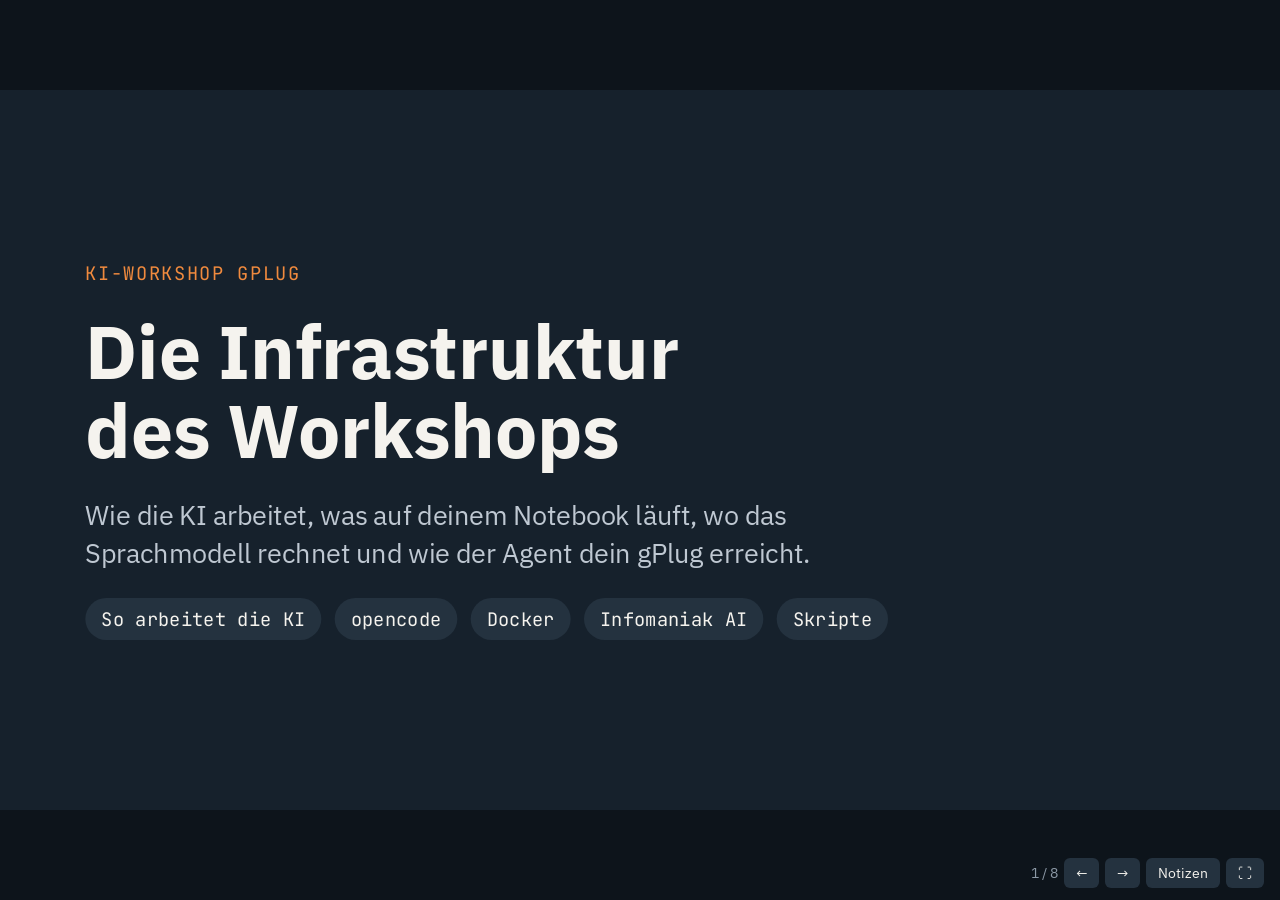
==== commit 27c0413e: "Slides: start with the rucksack picture, build infrastructure on it The "how the AI works" slide mov" ====
--- a/docs/slides/index.html
+++ b/docs/slides/index.html
@@ -37,141 +37,18 @@
 <section id="cover" class="slide" style="display:flex; flex-direction:column; gap:40px; justify-content:center; padding:128px; background:#16212c">
   <p style="font-family:'JetBrains Mono', 'Courier New', monospace; font-size:28px; letter-spacing:2px; text-transform:uppercase; color:#f08a3e">KI-Workshop gPlug</p>
   <h1 style="font-family:'IBM Plex Sans', Arial, sans-serif; font-size:112px; font-weight:700; line-height:1.05; color:#f5f3ee">Die Infrastruktur<br>des Workshops</h1>
-  <p style="font-family:'IBM Plex Sans', Arial, sans-serif; font-size:40px; line-height:1.4; color:#bfc8d2">Was auf deinem Notebook läuft, wo das Sprachmodell rechnet<br>und wie der Agent dein gPlug erreicht.</p>
+  <p style="font-family:'IBM Plex Sans', Arial, sans-serif; font-size:40px; line-height:1.4; color:#bfc8d2">Wie die KI arbeitet, was auf deinem Notebook läuft, wo das<br>Sprachmodell rechnet und wie der Agent dein gPlug erreicht.</p>
   <div style="display:flex; flex-direction:row; flex-wrap:wrap; gap:20px">
+    <p style="padding:12px 24px; font-family:'JetBrains Mono', 'Courier New', monospace; font-size:28px; color:#f5f3ee; background:#24323f; border-radius:256px">So arbeitet die KI</p>
+    <p style="padding:12px 24px; font-family:'JetBrains Mono', 'Courier New', monospace; font-size:28px; color:#f5f3ee; background:#24323f; border-radius:256px">opencode</p>
     <p style="padding:12px 24px; font-family:'JetBrains Mono', 'Courier New', monospace; font-size:28px; color:#f5f3ee; background:#24323f; border-radius:256px">Docker</p>
-    <p style="padding:12px 24px; font-family:'JetBrains Mono', 'Courier New', monospace; font-size:28px; color:#f5f3ee; background:#24323f; border-radius:256px">opencode</p>
     <p style="padding:12px 24px; font-family:'JetBrains Mono', 'Courier New', monospace; font-size:28px; color:#f5f3ee; background:#24323f; border-radius:256px">Infomaniak AI</p>
     <p style="padding:12px 24px; font-family:'JetBrains Mono', 'Courier New', monospace; font-size:28px; color:#f5f3ee; background:#24323f; border-radius:256px">Skripte</p>
-    <p style="padding:12px 24px; font-family:'JetBrains Mono', 'Courier New', monospace; font-size:28px; color:#f5f3ee; background:#24323f; border-radius:256px">gPlug</p>
-    <p style="padding:12px 24px; font-family:'JetBrains Mono', 'Courier New', monospace; font-size:28px; color:#f5f3ee; background:#24323f; border-radius:256px">WLAN</p>
   </div>
   
 </section>
-<section id="ueberblick" class="slide" style="background:#F5F3EE;color:#16212C;font-family:'IBM Plex Sans', Arial, sans-serif;padding:128px 128px 160px;display:flex;flex-direction:column;gap:16px">
-<p style="font-family:'JetBrains Mono', 'Courier New', monospace;font-size:24px;color:#B04E0F;letter-spacing:2px;text-transform:uppercase">Gesamtbild</p>
-<h2 style="font-size:64px;font-weight:600;line-height:1.15;color:#16212C">Vier Orte, ein Arbeitsablauf</h2>
-<div style="position:absolute;left:128px;top:312px;width:760px;background:#ECE8DF;border-radius:20px;padding:32px;display:flex;flex-direction:column;gap:24px">
-<h3 style="font-size:36px;font-weight:600;color:#16212C">Dein Notebook</h3>
-<div style="background:#16212C;border-radius:16px;padding:32px;display:flex;flex-direction:column;gap:12px">
-<h3 style="font-size:32px;font-weight:600;color:#F08A3E">Docker-Container</h3>
-<p style="font-family:'JetBrains Mono', 'Courier New', monospace;font-size:26px;color:#F5F3EE">opencode · der Agent</p>
-<p style="font-family:'JetBrains Mono', 'Courier New', monospace;font-size:26px;color:#F5F3EE">berry · Desktop-Test</p>
-<p style="font-family:'JetBrains Mono', 'Courier New', monospace;font-size:26px;color:#F5F3EE">git · Stände sichern</p>
-</div>
-<p style="font-size:26px;color:#46505C">Browser → Tasmota-WebUI des gPlug</p>
-</div>
-<div style="position:absolute;left:1216px;top:410px;width:576px;background:#FBFAF7;border:2px solid #2E6DA4;border-radius:16px;padding:24px 32px;display:flex;flex-direction:column;gap:4px">
-<h3 style="font-size:32px;font-weight:600;color:#16212C">Infomaniak AI</h3>
-<p style="font-size:24px;color:#46505C">Sprachmodell, Rechenzentrum Schweiz</p>
-</div>
-<div style="position:absolute;left:1216px;top:580px;width:576px;background:#FBFAF7;border:2px solid #B04E0F;border-radius:16px;padding:24px 32px;display:flex;flex-direction:column;gap:4px">
-<h3 style="font-size:32px;font-weight:600;color:#16212C">gPlug</h3>
-<p style="font-size:24px;color:#46505C">Tasmota + Berry-App spot.be</p>
-</div>
-<div style="position:absolute;left:1216px;top:790px;width:576px;background:#FBFAF7;border:2px solid #8C96A0;border-radius:16px;padding:24px 32px;display:flex;flex-direction:column;gap:4px">
-<h3 style="font-size:32px;font-weight:600;color:#16212C">api.bkw.ch</h3>
-<p style="font-size:24px;color:#46505C">Einspeisepreise, 96 Werte pro Tag</p>
-</div>
-<svg class="conn" viewBox="0 0 1920 1080" aria-hidden="true"><defs><marker id="ah1" viewBox="0 0 10 10" refX="9" refY="5" markerWidth="5" markerHeight="5" orient="auto-start-reverse"><path d="M0 0 10 5 0 10z" fill="#2E6DA4"/></marker></defs><line x1="856.0" y1="472.0" x2="1216.0" y2="472.0" stroke="#2E6DA4" stroke-width="4.0" marker-start="url(#ah1)" marker-end="url(#ah1)"/></svg>
-<svg class="conn" viewBox="0 0 1920 1080" aria-hidden="true"><defs><marker id="ah2" viewBox="0 0 10 10" refX="9" refY="5" markerWidth="5" markerHeight="5" orient="auto-start-reverse"><path d="M0 0 10 5 0 10z" fill="#B04E0F"/></marker></defs><line x1="856.0" y1="642.0" x2="1216.0" y2="642.0" stroke="#B04E0F" stroke-width="4.0" marker-end="url(#ah2)"/></svg>
-<svg class="conn" viewBox="0 0 1920 1080" aria-hidden="true"><defs><marker id="ah3" viewBox="0 0 10 10" refX="9" refY="5" markerWidth="5" markerHeight="5" orient="auto-start-reverse"><path d="M0 0 10 5 0 10z" fill="#8C96A0"/></marker></defs><line x1="1504.0" y1="704.0" x2="1504.0" y2="790.0" stroke="#8C96A0" stroke-width="4.0" marker-end="url(#ah3)"/></svg>
-<p style="position:absolute;left:904px;top:420px;width:296px;font-size:24px;color:#2E6DA4;font-weight:600">HTTPS · Prompts</p>
-<p style="position:absolute;left:904px;top:590px;width:296px;font-size:24px;color:#B04E0F;font-weight:600">HTTP · 3 Skripte</p>
-<p style="position:absolute;left:904px;top:658px;width:296px;font-size:24px;color:#5F6773">im Workshop-WLAN</p>
-<p style="position:absolute;left:1528px;top:728px;width:264px;font-size:24px;color:#5F6773">HTTPS · Preise</p>
-<p style="position:absolute;left:128px;bottom:64px;width:1300px;font-size:24px;color:#5F6773">Notebook und gPlug im selben WLAN · Internet für Image, Sprachmodell und Preise</p>
-<p style="position:absolute;right:128px;bottom:64px;width:200px;font-size:24px;color:#5F6773;text-align:right">2 / 10</p>
-
-</section>
-<section id="docker" class="slide" style="background:#F5F3EE;color:#16212C;font-family:'IBM Plex Sans', Arial, sans-serif;padding:128px 128px 160px;display:flex;flex-direction:column;gap:16px">
-<p style="font-family:'JetBrains Mono', 'Courier New', monospace;font-size:24px;color:#B04E0F;letter-spacing:2px;text-transform:uppercase">1 · Docker</p>
-<h2 style="font-size:64px;font-weight:600;line-height:1.15;color:#16212C">Eine Sandbox, gleich auf jedem Notebook</h2>
-<div style="display:flex;flex-direction:row;gap:64px;flex:1;padding:40px 0px 0px 0px">
-<div style="flex:1;display:flex;flex-direction:column;gap:28px">
-<p style="font-size:32px;line-height:1.4;color:#46505C"><b>Image</b> ghcr.io/gplug-ch/ki-workshop<br>einmal laden, ca. 300 MB</p>
-<p style="font-size:32px;line-height:1.4;color:#46505C"><b>Inhalt</b> Debian, opencode 2.0.32, berry, git</p>
-<p style="font-size:32px;line-height:1.4;color:#46505C"><b>Sichtbar</b> nur der Workshop-Ordner</p>
-<p style="font-size:32px;line-height:1.4;color:#46505C"><b>Gedächtnis</b> Sitzungen bleiben im Docker-Volume</p>
-<p style="font-size:32px;line-height:1.4;color:#B04E0F;font-weight:600">Der Agent darf Dateien ändern und Befehle ausführen, aber nur in diesem Ordner.</p>
-</div>
-<div style="width:800px;background:#16212C;border-radius:20px;padding:48px;display:flex;flex-direction:column;gap:14px">
-<p style="font-family:'JetBrains Mono', 'Courier New', monospace;font-size:26px;color:#F5F3EE">$ ./docker-run.sh opencode --version</p>
-<p style="font-family:'JetBrains Mono', 'Courier New', monospace;font-size:26px;color:#8C99A6"># opencode v2.0.32</p>
-<p style="font-family:'JetBrains Mono', 'Courier New', monospace;font-size:26px;color:#F5F3EE">$ ./docker-run.sh</p>
-<p style="font-family:'JetBrains Mono', 'Courier New', monospace;font-size:26px;color:#8C99A6"># startet den Agenten</p>
-<p style="font-family:'JetBrains Mono', 'Courier New', monospace;font-size:26px;color:#F5F3EE">$ ./docker-run.sh bash</p>
-<p style="font-family:'JetBrains Mono', 'Courier New', monospace;font-size:26px;color:#8C99A6"># Shell im Container, zum Prüfen</p>
-<p style="font-family:'JetBrains Mono', 'Courier New', monospace;font-size:26px;color:#F08A3E">PS&gt; .\docker-run.ps1</p>
-<p style="font-family:'JetBrains Mono', 'Courier New', monospace;font-size:26px;color:#8C99A6"># Windows ohne Ubuntu/WSL</p>
-</div>
-</div>
-<p style="position:absolute;left:128px;bottom:64px;width:1300px;font-size:24px;color:#5F6773">Workshop-Infrastruktur · Notebook</p>
-<p style="position:absolute;right:128px;bottom:64px;width:200px;font-size:24px;color:#5F6773;text-align:right">3 / 10</p>
-
-</section>
-<section id="opencode" class="slide" style="background:#F5F3EE;color:#16212C;font-family:'IBM Plex Sans', Arial, sans-serif;padding:128px 128px 160px;display:flex;flex-direction:column;gap:16px">
-<p style="font-family:'JetBrains Mono', 'Courier New', monospace;font-size:24px;color:#B04E0F;letter-spacing:2px;text-transform:uppercase">2 · opencode</p>
-<h2 style="font-size:64px;font-weight:600;line-height:1.15;color:#16212C">Der Coding-Agent im Terminal</h2>
-<div style="display:flex;flex-direction:row;gap:32px;padding:40px 0px 0px 0px">
-<div style="flex:1;background:#FBFAF7;border:1px solid #DAD4C8;border-radius:20px;padding:40px;display:flex;flex-direction:column;gap:16px">
-<svg viewBox="0 0 24 24" fill="none" stroke="#2E6DA4" stroke-width="2" stroke-linecap="round" stroke-linejoin="round" style="flex:none;width:56px;height:56px" aria-hidden="true"><circle cx="11" cy="11" r="7"/><line x1="21" y1="21" x2="16.2" y2="16.2"/></svg>
-<h3 style="font-size:40px;font-weight:600;color:#16212C">Liest</h3>
-<p style="font-size:30px;line-height:1.4;color:#46505C">Dateien im Ordner, AGENTS.md automatisch bei jedem Start.</p>
-</div>
-<div style="flex:1;background:#FBFAF7;border:1px solid #DAD4C8;border-radius:20px;padding:40px;display:flex;flex-direction:column;gap:16px">
-<svg viewBox="0 0 24 24" fill="none" stroke="#2E6DA4" stroke-width="2" stroke-linecap="round" stroke-linejoin="round" style="flex:none;width:56px;height:56px" aria-hidden="true"><polyline points="16 18 22 12 16 6"/><polyline points="8 6 2 12 8 18"/></svg>
-<h3 style="font-size:40px;font-weight:600;color:#16212C">Handelt</h3>
-<p style="font-size:30px;line-height:1.4;color:#46505C">Ändert app/spot.be, lädt hoch und liest das Log des gPlug.</p>
-</div>
-<div style="flex:1;background:#FBFAF7;border:1px solid #DAD4C8;border-radius:20px;padding:40px;display:flex;flex-direction:column;gap:16px">
-<svg viewBox="0 0 24 24" fill="none" stroke="#B04E0F" stroke-width="2" stroke-linecap="round" stroke-linejoin="round" style="flex:none;width:56px;height:56px" aria-hidden="true"><rect x="5" y="11" width="14" height="10" rx="2"/><path d="M8 11V7a4 4 0 0 1 8 0v4"/></svg>
-<h3 style="font-size:40px;font-weight:600;color:#16212C">Fragt</h3>
-<p style="font-size:30px;line-height:1.4;color:#46505C">Befehle nur mit deinem OK. ls, cat, grep frei; rm und sudo gesperrt.</p>
-</div>
-</div>
-<div style="display:flex;flex-direction:row;gap:16px;align-items:center;flex-wrap:wrap;padding:32px 0px 0px 0px">
-<p style="font-size:28px;color:#16212C;font-weight:600">Kontext für den Agenten:</p>
-<p style="font-family:'JetBrains Mono', 'Courier New', monospace;font-size:24px;color:#16212C;background:#ECE8DF;padding:8px 20px;border-radius:999px">AGENTS.md</p>
-<p style="font-family:'JetBrains Mono', 'Courier New', monospace;font-size:24px;color:#16212C;background:#ECE8DF;padding:8px 20px;border-radius:999px">TASMOTA_BERRY_API.md</p>
-<p style="font-family:'JetBrains Mono', 'Courier New', monospace;font-size:24px;color:#16212C;background:#ECE8DF;padding:8px 20px;border-radius:999px">EXERCISES.md</p>
-<p style="font-family:'JetBrains Mono', 'Courier New', monospace;font-size:24px;color:#16212C;background:#ECE8DF;padding:8px 20px;border-radius:999px">app/spot.be</p>
-</div>
-<p style="font-family:'JetBrains Mono', 'Courier New', monospace;font-size:26px;color:#46505C">Shift+Tab: Build ↔ Plan (Plan liest nur, lädt nichts hoch) · /exit beendet</p>
-<p style="position:absolute;left:128px;bottom:64px;width:1300px;font-size:24px;color:#5F6773">Workshop-Infrastruktur · Notebook</p>
-<p style="position:absolute;right:128px;bottom:64px;width:200px;font-size:24px;color:#5F6773;text-align:right">4 / 10</p>
-
-</section>
-<section id="infomaniak" class="slide" style="background:#F5F3EE;color:#16212C;font-family:'IBM Plex Sans', Arial, sans-serif;padding:128px 128px 160px;display:flex;flex-direction:column;gap:16px">
-<p style="font-family:'JetBrains Mono', 'Courier New', monospace;font-size:24px;color:#B04E0F;letter-spacing:2px;text-transform:uppercase">3 · Infomaniak AI</p>
-<h2 style="font-size:64px;font-weight:600;line-height:1.15;color:#16212C">Das Sprachmodell rechnet in der Schweiz</h2>
-<div style="display:flex;flex-direction:row;gap:64px;padding:40px 0px 0px 0px">
-<div style="flex:1;display:flex;flex-direction:column;gap:24px">
-<p style="font-size:26px;color:#5F6773;text-transform:uppercase;letter-spacing:2px">Standardmodell</p>
-<p style="font-size:64px;font-weight:700;line-height:1.1;color:#2E6DA4">Qwen3.5 122B-A10B</p>
-<p style="font-size:30px;line-height:1.4;color:#46505C">Offenes Modell, betrieben von Infomaniak. Eure Prompts und euer Code bleiben in der Schweiz.</p>
-<p style="font-size:30px;line-height:1.4;color:#46505C">OpenAI-kompatible API: opencode spricht sie direkt an.</p>
-<p style="font-size:30px;line-height:1.4;color:#B04E0F;font-weight:600">Zugang steckt im Workshop-Image und gilt nur heute.</p>
-</div>
-<div style="width:760px;display:flex;flex-direction:column;gap:20px">
-<table style="font-family:'IBM Plex Sans', Arial, sans-serif;font-size:28px;color:#16212C">
-<tr><th style="width:58%">Modell</th><th style="width:42%">Einsatz</th></tr>
-<tr style="background:#ECE8DF"><td>Qwen3.5 122B-A10B</td><td>Standard</td></tr>
-<tr><td>Qwen3.5 397B-A17B</td><td>grösser</td></tr>
-<tr><td>Kimi K2.6</td><td>Alternative</td></tr>
-<tr><td>Mistral Small 4</td><td>Alternative</td></tr>
-<tr><td>Ministral 3 14B</td><td>Nebenaufgaben</td></tr>
-</table>
-<p style="font-family:'JetBrains Mono', 'Courier New', monospace;font-size:26px;color:#46505C">Wechseln in opencode: /models</p>
-<p style="font-size:24px;line-height:1.4;color:#5F6773">Emulator-Track: Qwen3.5 397B-A17B, eigenes Infomaniak-Produkt</p>
-</div>
-</div>
-<p style="position:absolute;left:128px;bottom:64px;width:1300px;font-size:24px;color:#5F6773">Danach eigener Zugang (Infomaniak oder Claude): SETUP_OPENCODE.md</p>
-<p style="position:absolute;right:128px;bottom:64px;width:200px;font-size:24px;color:#5F6773;text-align:right">5 / 10</p>
-
-</section>
 <section id="rucksack" class="slide" style="background:#F5F3EE;color:#16212C;font-family:'IBM Plex Sans', Arial, sans-serif;padding:128px 128px 160px;display:flex;flex-direction:column;gap:16px">
-<p style="font-family:'JetBrains Mono', 'Courier New', monospace;font-size:24px;color:#B04E0F;letter-spacing:2px;text-transform:uppercase">Exkurs · So arbeitet die KI</p>
+<p style="font-family:'JetBrains Mono', 'Courier New', monospace;font-size:24px;color:#B04E0F;letter-spacing:2px;text-transform:uppercase">Zuerst · So arbeitet die KI</p>
 <h2 style="font-size:64px;font-weight:600;line-height:1.15;color:#16212C">Auftrag, Rucksack, Kopf, Resultat</h2>
 <div style="display:flex;flex-direction:row;gap:12px;align-items:stretch;padding:36px 0px 0px 0px">
 <div style="flex:1;background:#FBFAF7;border:1px solid #DAD4C8;border-radius:20px;padding:32px;display:flex;flex-direction:column;gap:14px">
@@ -216,12 +93,151 @@
 <p style="font-size:30px;line-height:1.4;color:#16212C">Was nicht im Rucksack liegt, muss die KI raten. Darum: erst lesen lassen, dann mit Log und brcmd.sh prüfen.</p>
 </div>
 <p style="position:absolute;left:128px;bottom:64px;width:1400px;font-size:24px;color:#B04E0F;font-weight:600">Gute Antwort = klarer Auftrag + gut gepackter Rucksack + Prüfung durch dich</p>
-<p style="position:absolute;right:128px;bottom:64px;width:200px;font-size:24px;color:#5F6773;text-align:right">6 / 10</p>
+<p style="position:absolute;right:128px;bottom:64px;width:200px;font-size:24px;color:#5F6773;text-align:right">2 / 8</p>
+
+</section>
+<section id="ueberblick" class="slide" style="background:#F5F3EE;color:#16212C;font-family:'IBM Plex Sans', Arial, sans-serif;padding:128px 128px 160px;display:flex;flex-direction:column;gap:16px">
+<p style="font-family:'JetBrains Mono', 'Courier New', monospace;font-size:24px;color:#B04E0F;letter-spacing:2px;text-transform:uppercase">Gesamtbild · Wo Auftrag, Rucksack und Kopf sitzen</p>
+<h2 style="font-size:64px;font-weight:600;line-height:1.15;color:#16212C">Vier Orte, ein Arbeitsablauf</h2>
+<div style="position:absolute;left:128px;top:312px;width:760px;background:#ECE8DF;border-radius:20px;padding:32px;display:flex;flex-direction:column;gap:24px">
+<h3 style="font-size:36px;font-weight:600;color:#16212C">Dein Notebook</h3>
+<div style="background:#16212C;border-radius:16px;padding:32px;display:flex;flex-direction:column;gap:12px">
+<h3 style="font-size:32px;font-weight:600;color:#F08A3E">Docker-Container</h3>
+<p style="font-family:'JetBrains Mono', 'Courier New', monospace;font-size:26px;color:#F5F3EE">opencode · nimmt den Auftrag</p>
+<p style="font-family:'JetBrains Mono', 'Courier New', monospace;font-size:26px;color:#F5F3EE">berry · Desktop-Test</p>
+<p style="font-family:'JetBrains Mono', 'Courier New', monospace;font-size:26px;color:#F5F3EE">Workshop-Ordner · der Rucksack</p>
+</div>
+<p style="font-size:26px;color:#46505C">Browser → Tasmota-WebUI des gPlug</p>
+</div>
+<div style="position:absolute;left:1216px;top:410px;width:576px;background:#FBFAF7;border:2px solid #2E6DA4;border-radius:16px;padding:24px 32px;display:flex;flex-direction:column;gap:4px">
+<h3 style="font-size:32px;font-weight:600;color:#16212C">Infomaniak AI</h3>
+<p style="font-size:24px;color:#46505C">Der Kopf · Sprachmodell in der Schweiz</p>
+</div>
+<div style="position:absolute;left:1216px;top:580px;width:576px;background:#FBFAF7;border:2px solid #B04E0F;border-radius:16px;padding:24px 32px;display:flex;flex-direction:column;gap:4px">
+<h3 style="font-size:32px;font-weight:600;color:#16212C">gPlug</h3>
+<p style="font-size:24px;color:#46505C">Hier landet das Resultat: spot.be</p>
+</div>
+<div style="position:absolute;left:1216px;top:790px;width:576px;background:#FBFAF7;border:2px solid #8C96A0;border-radius:16px;padding:24px 32px;display:flex;flex-direction:column;gap:4px">
+<h3 style="font-size:32px;font-weight:600;color:#16212C">api.bkw.ch</h3>
+<p style="font-size:24px;color:#46505C">Einspeisepreise, 96 Werte pro Tag</p>
+</div>
+<svg class="conn" viewBox="0 0 1920 1080" aria-hidden="true"><defs><marker id="ah1" viewBox="0 0 10 10" refX="9" refY="5" markerWidth="5" markerHeight="5" orient="auto-start-reverse"><path d="M0 0 10 5 0 10z" fill="#2E6DA4"/></marker></defs><line x1="856.0" y1="472.0" x2="1216.0" y2="472.0" stroke="#2E6DA4" stroke-width="4.0" marker-start="url(#ah1)" marker-end="url(#ah1)"/></svg>
+<svg class="conn" viewBox="0 0 1920 1080" aria-hidden="true"><defs><marker id="ah2" viewBox="0 0 10 10" refX="9" refY="5" markerWidth="5" markerHeight="5" orient="auto-start-reverse"><path d="M0 0 10 5 0 10z" fill="#B04E0F"/></marker></defs><line x1="856.0" y1="642.0" x2="1216.0" y2="642.0" stroke="#B04E0F" stroke-width="4.0" marker-end="url(#ah2)"/></svg>
+<svg class="conn" viewBox="0 0 1920 1080" aria-hidden="true"><defs><marker id="ah3" viewBox="0 0 10 10" refX="9" refY="5" markerWidth="5" markerHeight="5" orient="auto-start-reverse"><path d="M0 0 10 5 0 10z" fill="#8C96A0"/></marker></defs><line x1="1504.0" y1="704.0" x2="1504.0" y2="790.0" stroke="#8C96A0" stroke-width="4.0" marker-end="url(#ah3)"/></svg>
+<p style="position:absolute;left:904px;top:420px;width:296px;font-size:24px;color:#2E6DA4;font-weight:600">HTTPS · Prompts</p>
+<p style="position:absolute;left:904px;top:590px;width:296px;font-size:24px;color:#B04E0F;font-weight:600">HTTP · 3 Skripte</p>
+<p style="position:absolute;left:904px;top:658px;width:296px;font-size:24px;color:#5F6773">im Workshop-WLAN</p>
+<p style="position:absolute;left:1528px;top:728px;width:264px;font-size:24px;color:#5F6773">HTTPS · Preise</p>
+<p style="position:absolute;left:128px;bottom:64px;width:1300px;font-size:24px;color:#5F6773">Notebook und gPlug im selben WLAN · Internet für Image, Sprachmodell und Preise</p>
+<p style="position:absolute;right:128px;bottom:64px;width:200px;font-size:24px;color:#5F6773;text-align:right">3 / 8</p>
+
+</section>
+<section id="opencode" class="slide" style="background:#F5F3EE;color:#16212C;font-family:'IBM Plex Sans', Arial, sans-serif;padding:128px 128px 160px;display:flex;flex-direction:column;gap:16px">
+<p style="font-family:'JetBrains Mono', 'Courier New', monospace;font-size:24px;color:#B04E0F;letter-spacing:2px;text-transform:uppercase">1 · opencode</p>
+<h2 style="font-size:64px;font-weight:600;line-height:1.15;color:#16212C">Der Agent: nimmt den Auftrag, packt den Rucksack</h2>
+<div style="position:absolute;right:128px;top:124px;display:flex;flex-direction:row;gap:10px;align-items:center">
+<p style="font-family:'JetBrains Mono', 'Courier New', monospace;font-size:22px;padding:6px 18px;border-radius:999px;background:#16212C;color:#F5F3EE;border:2px solid #16212C">Auftrag</p>
+<p style="font-family:'JetBrains Mono', 'Courier New', monospace;font-size:22px;padding:6px 18px;border-radius:999px;background:#16212C;color:#F5F3EE;border:2px solid #16212C">Rucksack</p>
+<p style="font-family:'JetBrains Mono', 'Courier New', monospace;font-size:22px;padding:6px 18px;border-radius:999px;background:transparent;color:#8C96A0;border:2px solid #C9C2B5">Kopf</p>
+<p style="font-family:'JetBrains Mono', 'Courier New', monospace;font-size:22px;padding:6px 18px;border-radius:999px;background:transparent;color:#8C96A0;border:2px solid #C9C2B5">Resultat</p>
+</div>
+<div style="display:flex;flex-direction:row;gap:32px;padding:40px 0px 0px 0px">
+<div style="flex:1;background:#FBFAF7;border:1px solid #DAD4C8;border-radius:20px;padding:40px;display:flex;flex-direction:column;gap:16px">
+<svg viewBox="0 0 24 24" fill="none" stroke="#2E6DA4" stroke-width="2" stroke-linecap="round" stroke-linejoin="round" style="flex:none;width:56px;height:56px" aria-hidden="true"><circle cx="11" cy="11" r="7"/><line x1="21" y1="21" x2="16.2" y2="16.2"/></svg>
+<h3 style="font-size:40px;font-weight:600;color:#16212C">Packt den Rucksack</h3>
+<p style="font-size:30px;line-height:1.4;color:#46505C">Liest Dateien im Ordner. AGENTS.md liegt immer drin.</p>
+</div>
+<div style="flex:1;background:#FBFAF7;border:1px solid #DAD4C8;border-radius:20px;padding:40px;display:flex;flex-direction:column;gap:16px">
+<svg viewBox="0 0 24 24" fill="none" stroke="#2E6DA4" stroke-width="2" stroke-linecap="round" stroke-linejoin="round" style="flex:none;width:56px;height:56px" aria-hidden="true"><polyline points="16 18 22 12 16 6"/><polyline points="8 6 2 12 8 18"/></svg>
+<h3 style="font-size:40px;font-weight:600;color:#16212C">Setzt das Resultat um</h3>
+<p style="font-size:30px;line-height:1.4;color:#46505C">Ändert app/spot.be, lädt hoch und liest das Log des gPlug.</p>
+</div>
+<div style="flex:1;background:#FBFAF7;border:1px solid #DAD4C8;border-radius:20px;padding:40px;display:flex;flex-direction:column;gap:16px">
+<svg viewBox="0 0 24 24" fill="none" stroke="#B04E0F" stroke-width="2" stroke-linecap="round" stroke-linejoin="round" style="flex:none;width:56px;height:56px" aria-hidden="true"><rect x="5" y="11" width="14" height="10" rx="2"/><path d="M8 11V7a4 4 0 0 1 8 0v4"/></svg>
+<h3 style="font-size:40px;font-weight:600;color:#16212C">Fragt dich</h3>
+<p style="font-size:30px;line-height:1.4;color:#46505C">Befehle nur mit deinem OK. ls, cat, grep frei; rm und sudo gesperrt.</p>
+</div>
+</div>
+<div style="display:flex;flex-direction:row;gap:16px;align-items:center;flex-wrap:wrap;padding:32px 0px 0px 0px">
+<p style="font-size:28px;color:#16212C;font-weight:600">Im Rucksack:</p>
+<p style="font-family:'JetBrains Mono', 'Courier New', monospace;font-size:24px;color:#16212C;background:#ECE8DF;padding:8px 20px;border-radius:999px">AGENTS.md</p>
+<p style="font-family:'JetBrains Mono', 'Courier New', monospace;font-size:24px;color:#16212C;background:#ECE8DF;padding:8px 20px;border-radius:999px">TASMOTA_BERRY_API.md</p>
+<p style="font-family:'JetBrains Mono', 'Courier New', monospace;font-size:24px;color:#16212C;background:#ECE8DF;padding:8px 20px;border-radius:999px">EXERCISES.md</p>
+<p style="font-family:'JetBrains Mono', 'Courier New', monospace;font-size:24px;color:#16212C;background:#ECE8DF;padding:8px 20px;border-radius:999px">app/spot.be</p>
+</div>
+<p style="font-family:'JetBrains Mono', 'Courier New', monospace;font-size:26px;color:#46505C">Shift+Tab: Build ↔ Plan (Plan liest nur, lädt nichts hoch) · /exit beendet</p>
+<p style="position:absolute;left:128px;bottom:64px;width:1300px;font-size:24px;color:#5F6773">Workshop-Infrastruktur · Notebook</p>
+<p style="position:absolute;right:128px;bottom:64px;width:200px;font-size:24px;color:#5F6773;text-align:right">4 / 8</p>
+
+</section>
+<section id="docker" class="slide" style="background:#F5F3EE;color:#16212C;font-family:'IBM Plex Sans', Arial, sans-serif;padding:128px 128px 160px;display:flex;flex-direction:column;gap:16px">
+<p style="font-family:'JetBrains Mono', 'Courier New', monospace;font-size:24px;color:#B04E0F;letter-spacing:2px;text-transform:uppercase">2 · Docker</p>
+<h2 style="font-size:64px;font-weight:600;line-height:1.15;color:#16212C">Die Sandbox: nur ein Ordner passt in den Rucksack</h2>
+<div style="position:absolute;right:128px;top:124px;display:flex;flex-direction:row;gap:10px;align-items:center">
+<p style="font-family:'JetBrains Mono', 'Courier New', monospace;font-size:22px;padding:6px 18px;border-radius:999px;background:transparent;color:#8C96A0;border:2px solid #C9C2B5">Auftrag</p>
+<p style="font-family:'JetBrains Mono', 'Courier New', monospace;font-size:22px;padding:6px 18px;border-radius:999px;background:#16212C;color:#F5F3EE;border:2px solid #16212C">Rucksack</p>
+<p style="font-family:'JetBrains Mono', 'Courier New', monospace;font-size:22px;padding:6px 18px;border-radius:999px;background:transparent;color:#8C96A0;border:2px solid #C9C2B5">Kopf</p>
+<p style="font-family:'JetBrains Mono', 'Courier New', monospace;font-size:22px;padding:6px 18px;border-radius:999px;background:transparent;color:#8C96A0;border:2px solid #C9C2B5">Resultat</p>
+</div>
+<div style="display:flex;flex-direction:row;gap:64px;flex:1;padding:40px 0px 0px 0px">
+<div style="flex:1;display:flex;flex-direction:column;gap:28px">
+<p style="font-size:32px;line-height:1.4;color:#46505C"><b>Image</b> fertig von GitHub, einmal laden</p>
+<p style="font-size:32px;line-height:1.4;color:#46505C"><b>Inhalt</b> opencode und Werkzeuge zum Testen</p>
+<p style="font-size:32px;line-height:1.4;color:#46505C"><b>Rucksack</b> nur aus dem Workshop-Ordner</p>
+<p style="font-size:32px;line-height:1.4;color:#46505C"><b>Verlauf</b> bleibt erhalten, auch nach /exit</p>
+<p style="font-size:32px;line-height:1.4;color:#B04E0F;font-weight:600">Der Agent darf Dateien ändern und Befehle ausführen, aber nur in diesem Ordner.</p>
+</div>
+<div style="width:800px;background:#16212C;border-radius:20px;padding:48px;display:flex;flex-direction:column;gap:14px">
+<p style="font-family:'JetBrains Mono', 'Courier New', monospace;font-size:26px;color:#F5F3EE">$ ./docker-run.sh</p>
+<p style="font-family:'JetBrains Mono', 'Courier New', monospace;font-size:26px;color:#8C99A6"># startet den Agenten</p>
+<p style="font-family:'JetBrains Mono', 'Courier New', monospace;font-size:26px;color:#F5F3EE">$ ./docker-run.sh bash</p>
+<p style="font-family:'JetBrains Mono', 'Courier New', monospace;font-size:26px;color:#8C99A6"># Shell im Container, zum Prüfen</p>
+<p style="font-family:'JetBrains Mono', 'Courier New', monospace;font-size:26px;color:#F08A3E">PS&gt; .\docker-run.ps1</p>
+<p style="font-family:'JetBrains Mono', 'Courier New', monospace;font-size:26px;color:#8C99A6"># Windows ohne Ubuntu/WSL</p>
+</div>
+</div>
+<p style="position:absolute;left:128px;bottom:64px;width:1300px;font-size:24px;color:#5F6773">Workshop-Infrastruktur · Notebook</p>
+<p style="position:absolute;right:128px;bottom:64px;width:200px;font-size:24px;color:#5F6773;text-align:right">5 / 8</p>
+
+</section>
+<section id="infomaniak" class="slide" style="background:#F5F3EE;color:#16212C;font-family:'IBM Plex Sans', Arial, sans-serif;padding:128px 128px 160px;display:flex;flex-direction:column;gap:16px">
+<p style="font-family:'JetBrains Mono', 'Courier New', monospace;font-size:24px;color:#B04E0F;letter-spacing:2px;text-transform:uppercase">3 · Infomaniak AI</p>
+<h2 style="font-size:64px;font-weight:600;line-height:1.15;color:#16212C">Der Kopf rechnet in der Schweiz</h2>
+<div style="position:absolute;right:128px;top:124px;display:flex;flex-direction:row;gap:10px;align-items:center">
+<p style="font-family:'JetBrains Mono', 'Courier New', monospace;font-size:22px;padding:6px 18px;border-radius:999px;background:transparent;color:#8C96A0;border:2px solid #C9C2B5">Auftrag</p>
+<p style="font-family:'JetBrains Mono', 'Courier New', monospace;font-size:22px;padding:6px 18px;border-radius:999px;background:transparent;color:#8C96A0;border:2px solid #C9C2B5">Rucksack</p>
+<p style="font-family:'JetBrains Mono', 'Courier New', monospace;font-size:22px;padding:6px 18px;border-radius:999px;background:#16212C;color:#F5F3EE;border:2px solid #16212C">Kopf</p>
+<p style="font-family:'JetBrains Mono', 'Courier New', monospace;font-size:22px;padding:6px 18px;border-radius:999px;background:transparent;color:#8C96A0;border:2px solid #C9C2B5">Resultat</p>
+</div>
+<div style="display:flex;flex-direction:row;gap:64px;padding:40px 0px 0px 0px">
+<div style="flex:1;display:flex;flex-direction:column;gap:24px">
+<p style="font-size:26px;color:#5F6773;text-transform:uppercase;letter-spacing:2px">Im Workshop</p>
+<p style="font-size:64px;font-weight:700;line-height:1.1;color:#2E6DA4">Ein offenes Sprachmodell</p>
+<p style="font-size:30px;line-height:1.4;color:#46505C">Betrieben von Infomaniak, einem Schweizer Anbieter. Eure Prompts und euer Code bleiben in der Schweiz.</p>
+<p style="font-size:30px;line-height:1.4;color:#B04E0F;font-weight:600">Zugang steckt im Workshop-Image und gilt nur heute.</p>
+</div>
+<div style="width:760px;background:#FBFAF7;border:1px solid #DAD4C8;border-radius:20px;padding:40px;display:flex;flex-direction:column;gap:20px">
+<h3 style="font-size:36px;font-weight:600;color:#16212C">Bei jedem Prompt</h3>
+<ol style="font-size:30px;line-height:1.4;color:#46505C">
+<li>opencode schickt Auftrag und Rucksack.</li>
+<li>Das Modell antwortet: Text und Code-Änderungen.</li>
+<li>Es merkt sich nichts. Der Rucksack reist jedes Mal neu mit.</li>
+</ol>
+</div>
+</div>
+<p style="position:absolute;left:128px;bottom:64px;width:1300px;font-size:24px;color:#5F6773">Nach dem Workshop mit eigenem Zugang: SETUP_OPENCODE.md</p>
+<p style="position:absolute;right:128px;bottom:64px;width:200px;font-size:24px;color:#5F6773;text-align:right">6 / 8</p>
 
 </section>
 <section id="skripte" class="slide" style="background:#ECE8DF;color:#16212C;font-family:'IBM Plex Sans', Arial, sans-serif;padding:128px 128px 160px;display:flex;flex-direction:column;gap:16px">
 <p style="font-family:'JetBrains Mono', 'Courier New', monospace;font-size:24px;color:#B04E0F;letter-spacing:2px;text-transform:uppercase">4 · Brücke zum Gerät</p>
-<h2 style="font-size:64px;font-weight:600;line-height:1.15;color:#16212C">Drei Skripte reden mit dem gPlug</h2>
+<h2 style="font-size:64px;font-weight:600;line-height:1.15;color:#16212C">Das Resultat: drei Skripte bringen es aufs Gerät</h2>
+<div style="position:absolute;right:128px;top:124px;display:flex;flex-direction:row;gap:10px;align-items:center">
+<p style="font-family:'JetBrains Mono', 'Courier New', monospace;font-size:22px;padding:6px 18px;border-radius:999px;background:transparent;color:#8C96A0;border:2px solid #C9C2B5">Auftrag</p>
+<p style="font-family:'JetBrains Mono', 'Courier New', monospace;font-size:22px;padding:6px 18px;border-radius:999px;background:transparent;color:#8C96A0;border:2px solid #C9C2B5">Rucksack</p>
+<p style="font-family:'JetBrains Mono', 'Courier New', monospace;font-size:22px;padding:6px 18px;border-radius:999px;background:transparent;color:#8C96A0;border:2px solid #C9C2B5">Kopf</p>
+<p style="font-family:'JetBrains Mono', 'Courier New', monospace;font-size:22px;padding:6px 18px;border-radius:999px;background:#16212C;color:#F5F3EE;border:2px solid #16212C">Resultat</p>
+</div>
 <div style="display:flex;flex-direction:row;gap:20px;align-items:center;padding:32px 0px 8px 0px">
 <p style="font-size:30px;color:#46505C">Die IP steht in der Datei .gplug:</p>
 <p style="font-family:'JetBrains Mono', 'Courier New', monospace;font-size:26px;color:#F5F3EE;background:#16212C;padding:10px 24px;border-radius:12px">echo &lt;gplug-ip&gt; &gt; .gplug</p>
@@ -233,91 +249,15 @@
 <tr style="background:#F5F3EE"><td>log.sh</td><td>letzte Zeilen der Konsole lesen</td><td>./log.sh</td></tr>
 </table>
 <div style="display:flex;flex-direction:row;gap:20px;align-items:center;padding:32px 0px 0px 0px">
-<svg viewBox="0 0 24 24" fill="none" stroke="#B04E0F" stroke-width="2" stroke-linecap="round" stroke-linejoin="round" style="flex:none;width:48px;height:48px" aria-hidden="true"><path d="M12 3 22 20H2Z"/><line x1="12" y1="9" x2="12" y2="14"/><line x1="12" y1="17" x2="12.01" y2="17"/></svg>
-<p style="font-size:30px;line-height:1.4;color:#16212C">Der Agent nutzt nur diese Skripte, kein direktes curl. brcmd.sh sperrt Reset, Firmware- und WLAN-Befehle.</p>
+<svg viewBox="0 0 24 24" fill="none" stroke="#B04E0F" stroke-width="2" stroke-linecap="round" stroke-linejoin="round" style="flex:none;width:48px;height:48px" aria-hidden="true"><path d="M3 12a9 9 0 0 1 15.5-6.2L21 8"/><path d="M21 3v5h-5"/><path d="M21 12a9 9 0 0 1-15.5 6.2L3 16"/><path d="M3 21v-5h5"/></svg>
+<p style="font-size:30px;line-height:1.4;color:#16212C">Was die Skripte melden, kommt zurück in den Rucksack: so prüft der Agent sein Resultat. Gefährliche Befehle sind gesperrt.</p>
 </div>
 <p style="position:absolute;left:128px;bottom:64px;width:1300px;font-size:24px;color:#5F6773">Workshop-Infrastruktur · Gerät und Netz</p>
-<p style="position:absolute;right:128px;bottom:64px;width:200px;font-size:24px;color:#5F6773;text-align:right">7 / 10</p>
-
-</section>
-<section id="gplug" class="slide" style="background:#F5F3EE;color:#16212C;font-family:'IBM Plex Sans', Arial, sans-serif;padding:128px 128px 160px;display:flex;flex-direction:column;gap:16px">
-<p style="font-family:'JetBrains Mono', 'Courier New', monospace;font-size:24px;color:#B04E0F;letter-spacing:2px;text-transform:uppercase">5 · gPlug</p>
-<h2 style="font-size:64px;font-weight:600;line-height:1.15;color:#16212C">Kleines Gerät, knapper Speicher</h2>
-<div style="display:flex;flex-direction:row;gap:32px;padding:40px 0px 0px 0px">
-<div style="flex:1;background:#16212C;border-radius:20px;padding:32px 40px;display:flex;flex-direction:column;gap:8px">
-<p style="font-size:56px;font-weight:700;color:#F08A3E">ESP32-C3</p>
-<p style="font-size:26px;color:#BFC8D2">Mikrocontroller mit WLAN</p>
-</div>
-<div style="flex:1;background:#16212C;border-radius:20px;padding:32px 40px;display:flex;flex-direction:column;gap:8px">
-<p style="font-size:56px;font-weight:700;color:#F08A3E">15.3.0+</p>
-<p style="font-size:26px;color:#BFC8D2">Tasmota mit Berry</p>
-</div>
-<div style="flex:1;background:#16212C;border-radius:20px;padding:32px 40px;display:flex;flex-direction:column;gap:8px">
-<p style="font-size:56px;font-weight:700;color:#F08A3E">~110 kB</p>
-<p style="font-size:26px;color:#BFC8D2">freier Heap mit App</p>
-</div>
-<div style="flex:1;background:#16212C;border-radius:20px;padding:32px 40px;display:flex;flex-direction:column;gap:8px">
-<p style="font-size:56px;font-weight:700;color:#F08A3E">50 ms</p>
-<p style="font-size:26px;color:#BFC8D2">max. pro Callback</p>
-</div>
-</div>
-<div style="display:flex;flex-direction:row;gap:32px;padding:32px 0px 0px 0px">
-<div style="flex:1;display:flex;flex-direction:column;gap:12px">
-<h3 style="font-size:36px;font-weight:600;color:#16212C">Die App spot.be</h3>
-<p style="font-size:28px;line-height:1.4;color:#46505C">Holt die BKW-Einspeisepreise, misst die Energie pro ¼ h, zeichnet das Chart in der WebUI.</p>
-</div>
-<div style="flex:1;display:flex;flex-direction:column;gap:12px">
-<h3 style="font-size:36px;font-weight:600;color:#16212C">Heute: Simulator</h3>
-<p style="font-size:28px;line-height:1.4;color:#46505C">Kein Smart Meter vor Ort. Der Simulator liefert Einspeisung, Vortage und Negativpreise am Mittag.</p>
-</div>
-<div style="flex:1;display:flex;flex-direction:column;gap:12px">
-<h3 style="font-size:36px;font-weight:600;color:#16212C">Darum</h3>
-<p style="font-size:28px;line-height:1.4;color:#46505C">Kleine Schritte, Heap nach jedem Upload prüfen, über 100 kB bleiben.</p>
-</div>
-</div>
-<p style="position:absolute;left:128px;bottom:64px;width:1300px;font-size:24px;color:#5F6773">Workshop-Infrastruktur · Gerät und Netz</p>
-<p style="position:absolute;right:128px;bottom:64px;width:200px;font-size:24px;color:#5F6773;text-align:right">8 / 10</p>
-
-</section>
-<section id="wlan" class="slide" style="background:#F5F3EE;color:#16212C;font-family:'IBM Plex Sans', Arial, sans-serif;padding:128px 128px 160px;display:flex;flex-direction:column;gap:16px">
-<p style="font-family:'JetBrains Mono', 'Courier New', monospace;font-size:24px;color:#B04E0F;letter-spacing:2px;text-transform:uppercase">6 · WLAN</p>
-<h2 style="font-size:64px;font-weight:600;line-height:1.15;color:#16212C">Alle im selben Netz</h2>
-<div style="display:flex;flex-direction:row;gap:64px;padding:40px 0px 0px 0px">
-<div style="flex:1;display:flex;flex-direction:column;gap:20px">
-<h3 style="font-size:36px;font-weight:600;color:#16212C">gPlug ins Workshop-WLAN</h3>
-<ol style="font-size:30px;line-height:1.45;color:#46505C">
-<li>gPlug einstecken, 1–2 min warten.</li>
-<li>Mit seinem WLAN „gPlug…“ oder „tasmota…“ verbinden, sonst http://192.168.4.1 öffnen.</li>
-<li>Workshop-WLAN wählen, Passwort vom Zettel. Neue IP notieren.</li>
-<li>Notebook zurück ins Workshop-WLAN, http://&lt;gplug-ip&gt; öffnen.</li>
-</ol>
-</div>
-<div style="width:680px;background:#FBFAF7;border:1px solid #DAD4C8;border-radius:20px;padding:40px;display:flex;flex-direction:column;gap:20px">
-<h3 style="font-size:36px;font-weight:600;color:#16212C">Muss ins Internet</h3>
-<div style="display:flex;flex-direction:column;gap:4px">
-<p style="font-family:'JetBrains Mono', 'Courier New', monospace;font-size:26px;color:#16212C">ghcr.io</p>
-<p style="font-size:26px;color:#5F6773">Docker-Image, einmal</p>
-</div>
-<div style="display:flex;flex-direction:column;gap:4px">
-<p style="font-family:'JetBrains Mono', 'Courier New', monospace;font-size:26px;color:#16212C">api.infomaniak.com</p>
-<p style="font-size:26px;color:#5F6773">Sprachmodell, bei jedem Prompt</p>
-</div>
-<div style="display:flex;flex-direction:column;gap:4px">
-<p style="font-family:'JetBrains Mono', 'Courier New', monospace;font-size:26px;color:#16212C">api.bkw.ch</p>
-<p style="font-size:26px;color:#5F6773">Preise, vom gPlug stündlich geprüft</p>
-</div>
-<div style="display:flex;flex-direction:column;gap:4px">
-<p style="font-family:'JetBrains Mono', 'Courier New', monospace;font-size:22px;color:#16212C">docker.io · deb.debian.org · github.com · opencode.ai · claude.ai</p>
-<p style="font-size:26px;color:#5F6773">Emulator-Track: Image lokal bauen, einmal</p>
-</div>
-</div>
-</div>
-<p style="position:absolute;left:128px;bottom:64px;width:1300px;font-size:24px;color:#B04E0F;font-weight:600">Nach dem Workshop: gPlug zurück ins Heim-WLAN</p>
-<p style="position:absolute;right:128px;bottom:64px;width:200px;font-size:24px;color:#5F6773;text-align:right">9 / 10</p>
+<p style="position:absolute;right:128px;bottom:64px;width:200px;font-size:24px;color:#5F6773;text-align:right">7 / 8</p>
 
 </section>
 <section id="zuhause" class="slide" style="background:#ECE8DF;color:#16212C;font-family:'IBM Plex Sans', Arial, sans-serif;padding:128px 128px 160px;display:flex;flex-direction:column;gap:16px">
-<p style="font-family:'JetBrains Mono', 'Courier New', monospace;font-size:24px;color:#B04E0F;letter-spacing:2px;text-transform:uppercase">7 · Zuhause</p>
+<p style="font-family:'JetBrains Mono', 'Courier New', monospace;font-size:24px;color:#B04E0F;letter-spacing:2px;text-transform:uppercase">5 · Zuhause</p>
 <h2 style="font-size:64px;font-weight:600;line-height:1.15;color:#16212C">Weiterbauen: das Minimum</h2>
 <div style="display:flex;flex-direction:row;gap:16px;align-items:center;padding:24px 0px 0px 0px">
 <p style="font-size:28px;color:#16212C;font-weight:600">Immer:</p>
@@ -347,21 +287,21 @@
 <ol style="font-size:28px;line-height:1.45;color:#46505C">
 <li>AI Tools aktivieren, Ausgabenlimite setzen.</li>
 <li>API-Token erstellen, mit Product-ID als Variablen setzen.</li>
-<li>./docker-run.sh, alles wie heute.</li>
+<li>./docker-run.sh: Auftrag, Rucksack, Resultat wie heute.</li>
 </ol>
 <p style="font-size:24px;line-height:1.4;color:#16212C;background:#ECE8DF;padding:16px 20px;border-radius:12px"><b>API-Token:</b> dein Schlüssel, geheim wie ein Passwort. <b>Tokens:</b> Textstücke (≈ ¾ Wort), die das Modell liest und schreibt. Danach zahlst du.</p>
 <p style="font-size:24px;color:#46505C">Alternative: Claude von Anthropic</p>
 </div>
 </div>
 <p style="position:absolute;left:128px;bottom:64px;width:1300px;font-size:24px;color:#5F6773">Anleitungen: SETUP_OHNE_KI.md · SETUP_OPENCODE.md</p>
-<p style="position:absolute;right:128px;bottom:64px;width:200px;font-size:24px;color:#5F6773;text-align:right">10 / 10</p>
+<p style="position:absolute;right:128px;bottom:64px;width:200px;font-size:24px;color:#5F6773;text-align:right">8 / 8</p>
 
 </section>
 </div>
 <div id="notes"></div>
 <div id="nav"><span id="pos"></span><button id="prev" aria-label="Zurück">←</button><button id="next" aria-label="Weiter">→</button><button id="nbtn" title="Notizen (N)">Notizen</button><button id="fbtn" title="Vollbild (F)">⛶</button></div>
 <script>
-const notes = ["15 Minuten. Ziel: Alle wissen, welche Teile zusammenspielen, bevor wir einrichten. Details stehen im RUNBOOK.md, hier nur das Bild im Kopf.", "Das ganze Bild auf einer Folie. Links euer Notebook: Docker startet einen Container, darin läuft der Agent opencode. Der Agent schickt Prompts per HTTPS an Infomaniak in der Schweiz und bekommt Antworten zurück. Zum gPlug spricht er nur über drei Skripte, per HTTP im Workshop-WLAN. Der gPlug selbst holt die Einspeisepreise bei der BKW. Ihr schaut im Browser auf die WebUI des gPlug.", "Docker gibt allen dieselbe Umgebung, egal ob Mac, Linux oder Windows mit WSL. Das Image kommt fertig von GitHub, nichts zu bauen. Wichtig ist die Grenze: Im Container sieht der Agent nur den Workshop-Ordner. Er kann also nichts auf eurem Notebook kaputt machen. Der Zugang zum Sprachmodell steckt im Workshop-Image und gilt nur heute.", "opencode ist ein Open-Source-Agent fürs Terminal. Er liest Dateien, schreibt Code und führt Befehle aus. Die Regeln für unser Projekt stehen in AGENTS.md, die liest er von selbst. Welche Befehle er ohne Rückfrage ausführen darf, steht in opencode.json. Im Plan-Modus darf er nur lesen und planen; zum Ändern und Hochladen wechselt ihr mit Shift+Tab in den Build-Modus. Mehr zum Prompten um 18:20.", "Der Agent ist nur so gut wie das Modell dahinter. Wir nutzen Infomaniak, einen Schweizer Anbieter mit offenen Modellen. Standard ist Qwen3.5 mit 122 Milliarden Parametern, davon 10 Milliarden aktiv pro Token: schnell genug für den Workshop. Wer will, probiert ein anderes Modell aus der Liste. Der Emulator-Track nutzt ein eigenes Infomaniak-Produkt mit Qwen3.5 397B als Standard; 122B gibt es dort nicht. Der Schlüssel im Image läuft morgen ab; wer weitermachen will, findet in SETUP_OPENCODE.md den Weg zu einem eigenen Zugang.", "Wie funktioniert das eigentlich? Stellt euch einen sehr belesenen Handwerker vor. Der Prompt ist euer Auftrag, zum Beispiel: Zeige den Verbrauch in kWh im Chart. Das Modell ist sein Kopf: trainiert mit riesigen Mengen Text und Code, aber danach fest. Es lernt im Gespräch nichts dazu und kennt euer Projekt nicht. Alles Projektwissen steckt im Rucksack, dem Kontext: der Code spot.be, die Regeln in AGENTS.md, die API-Doku, Logs vom Gerät und der bisherige Chat. Der Rucksack hat eine begrenzte Grösse; wird er voll, wird Altes zusammengefasst, und ein neuer Chat beginnt mit leerem Rucksack. Die Antwort entsteht Wort für Wort, jeweils das wahrscheinlichste nächste Stück. Sie klingt immer überzeugt, auch wenn sie falsch ist. Was nicht im Rucksack liegt, muss die KI raten, so entstehen erfundene Funktionen. Darum verlangt AGENTS.md: zuerst lesen, nicht raten. Und darum prüft der Agent nach jedem Upload Log und Resultat. Das Modell könnt ihr nicht ändern, den Rucksack schon.","Der Agent hat keine Hände am Gerät, nur diese drei Skripte. Upload lädt die App hoch und startet sie neu. brcmd führt einen Berry-Ausdruck aus, so prüft der Agent selbst, ob seine Änderung wirkt. log zeigt Fehlermeldungen; die liest der Agent nach jedem Upload. Gefährliche Befehle sind gesperrt, damit niemand sein Gerät aus dem WLAN wirft.", "Der gPlug liest normalerweise den Smart Meter aus. Darauf läuft Tasmota, und Tasmota kann Berry-Skripte ausführen. Unsere App ist so ein Skript. Das Gerät ist klein: rund 110 kB freier Speicher, und jeder Callback blockiert das ganze Gerät, also maximal 50 ms. Das muss auch der Agent wissen, deshalb steht es in AGENTS.md. Heute ohne Zähler: der Simulator füllt das Chart.", "Euer gPlug kennt nur euer Heim-WLAN. Findet er es nicht, öffnet er ein eigenes WLAN; darüber tragt ihr das Workshop-WLAN ein. Danach müssen Notebook und gPlug im selben Netz sein, sonst erreichen die Skripte das Gerät nicht. Ins Internet gehen drei Dinge: das Docker-Image, das Sprachmodell und die BKW-Preise. Der Emulator-Track baut sein Image vor Ort und braucht dafür einmal Docker Hub, Debian, GitHub, opencode.ai und claude.ai. Helfer kommen um 17:45 an die Tische.", "Was braucht ihr zuhause? Immer: den gPlug zurück im Heim-WLAN, den Workshop-Ordner und die neue IP in .gplug. Ohne KI reichen Texteditor und Browser: Datei ändern, über die WebUI hochladen, in der Konsole BrRestart. Dann die Konsole lesen: Zeilen mit BRY: kommen von Berry. Berry initialized und Successfully loaded sind normal. Steht nach BRY: ein Fehler mit Zeilennummer, etwa ein Syntaxfehler oder ein fehlendes var, dann dort in spot.be nachsehen. Wer die Skripte mag, nimmt upload.sh und log.sh. Mit KI ist es dasselbe Setup wie heute, nur mit eigenem Zugang: Infomaniak AI Tools aktivieren, Kreditkarte und Ausgabenlimite, API-Token erstellen, zwei Variablen setzen, docker-run.sh. Achtung, zwei Bedeutungen von Token: Der API-Token ist euer Schlüssel, geheim halten, nie committen. Tokens sind die Textstücke, die das Modell liest und schreibt; jeder Prompt schickt Code und Kontext mit, darum kostet ein langer Chat mehr als ein kurzer. Abgerechnet wird pro Million Tokens, getrennt nach Input und Output. Die Ausgabenlimite schützt vor Überraschungen. Neukunden bekommen Gratis-Credits für einen Monat. Wer lieber Claude nutzt: Anleitung steht in SETUP_OPENCODE.md."];
+const notes = ["15 Minuten. Ziel ist ein Überblick, keine Details. Zuerst ein Bild davon, wie die KI arbeitet: Auftrag, Rucksack, Kopf, Resultat. Darauf bauen wir die Infrastruktur auf: Wo sitzt was? Details stehen im RUNBOOK.md, hier nur das Bild im Kopf.", "Bevor wir über Docker und Netz reden: Wie funktioniert das eigentlich? Stellt euch einen sehr belesenen Handwerker vor. Der Prompt ist euer Auftrag, zum Beispiel: Zeige den Verbrauch in kWh im Chart. Das Modell ist sein Kopf: trainiert mit riesigen Mengen Text und Code, aber danach fest. Es lernt im Gespräch nichts dazu und kennt euer Projekt nicht. Alles Projektwissen steckt im Rucksack, dem Kontext: der Code spot.be, die Regeln in AGENTS.md, die API-Doku, Logs vom Gerät und der bisherige Chat. Der Rucksack hat eine begrenzte Grösse; wird er voll, wird Altes zusammengefasst, und ein neuer Chat beginnt mit leerem Rucksack. Die Antwort entsteht Wort für Wort, jeweils das wahrscheinlichste nächste Stück. Sie klingt immer überzeugt, auch wenn sie falsch ist. Was nicht im Rucksack liegt, muss die KI raten, so entstehen erfundene Funktionen. Darum verlangt AGENTS.md: zuerst lesen, nicht raten. Und darum prüft der Agent nach jedem Upload Log und Resultat. Das Modell könnt ihr nicht ändern, den Rucksack schon. Dieses Bild begleitet uns durch die nächsten Folien: Jeder Teil der Infrastruktur ist entweder Auftrag, Rucksack, Kopf oder Weg zum Resultat.", "Jetzt dasselbe Bild als Infrastruktur. Links euer Notebook: Docker startet einen Container, darin läuft der Agent opencode. Er nimmt euren Auftrag entgegen und packt den Rucksack aus dem Workshop-Ordner. Auftrag und Rucksack gehen per HTTPS zum Kopf, dem Sprachmodell bei Infomaniak in der Schweiz; zurück kommt die Antwort. Das Resultat landet auf dem gPlug: Zu ihm spricht der Agent nur über drei Skripte, per HTTP im Workshop-WLAN. Der gPlug selbst holt die Einspeisepreise bei der BKW. Ihr schaut im Browser auf die WebUI des gPlug.", "opencode ist ein Open-Source-Agent fürs Terminal. Bei ihm gebt ihr den Auftrag ein, und er packt den Rucksack: Er liest Dateien, schreibt Code und führt Befehle aus. Oben rechts seht ihr auf jeder Folie, bei welchem Teil des Bildes wir sind. Die Regeln für unser Projekt stehen in AGENTS.md, die liest er von selbst; sie liegt also immer im Rucksack. Welche Befehle er ohne Rückfrage ausführen darf, steht in opencode.json. Im Plan-Modus darf er nur lesen und planen; zum Ändern und Hochladen wechselt ihr mit Shift+Tab in den Build-Modus. Mehr zum Prompten um 18:25.", "Wo läuft der Agent, und was kann er in den Rucksack packen? Docker gibt allen dieselbe Umgebung, egal ob Mac, Linux oder Windows mit WSL. Das Image kommt fertig von GitHub, nichts zu bauen. Wichtig ist die Grenze: Im Container sieht der Agent nur den Workshop-Ordner. Mehr kann nicht in den Rucksack, und er kann nichts auf eurem Notebook kaputt machen. Der Verlauf, also ein Teil des Rucksacks, bleibt zwischen den Sitzungen erhalten. Der Zugang zum Sprachmodell steckt im Workshop-Image und gilt nur heute.", "Jetzt der Kopf. Der Agent ist nur so gut wie das Modell dahinter. Wir nutzen ein offenes Modell bei Infomaniak, einem Schweizer Anbieter: Prompts und Code bleiben in der Schweiz. Bei jedem Prompt schickt opencode Auftrag und Rucksack hin und bekommt die Antwort zurück. Das Modell selbst merkt sich nichts, darum reist der Rucksack jedes Mal mit. Der Zugang im Image gilt nur heute; wer weitermachen will, findet in SETUP_OPENCODE.md den Weg zu einem eigenen Zugang.", "Bleibt das Resultat: Wie kommt der Code aufs Gerät, und wie wird er geprüft? Der Agent hat keine Hände am Gerät, nur diese drei Skripte. Upload lädt die App hoch und startet sie neu. brcmd führt einen Berry-Ausdruck aus, so prüft der Agent selbst, ob seine Änderung wirkt. log zeigt Fehlermeldungen; die liest der Agent nach jedem Upload. Diese Meldungen landen wieder im Rucksack: Der Kreis schliesst sich, und der nächste Prompt weiss, was auf dem Gerät passiert ist. Gefährliche Befehle sind gesperrt, damit niemand sein Gerät aus dem WLAN wirft. Der gPlug ist ein kleines Gerät mit wenig Speicher. Darum arbeiten wir in kleinen Schritten und prüfen nach jedem Upload.", "Was braucht ihr zuhause? Immer: den gPlug zurück im Heim-WLAN, den Workshop-Ordner und die neue IP in .gplug. Ohne KI reichen Texteditor und Browser: Datei ändern, über die WebUI hochladen, in der Konsole BrRestart. Dann die Konsole lesen: Zeilen mit BRY: kommen von Berry. Berry initialized und Successfully loaded sind normal. Steht nach BRY: ein Fehler mit Zeilennummer, etwa ein Syntaxfehler oder ein fehlendes var, dann dort in spot.be nachsehen. Wer die Skripte mag, nimmt upload.sh und log.sh. Mit KI ist es dasselbe Setup wie heute, nur mit eigenem Zugang: Infomaniak AI Tools aktivieren, Kreditkarte und Ausgabenlimite, API-Token erstellen, zwei Variablen setzen, docker-run.sh. Achtung, zwei Bedeutungen von Token: Der API-Token ist euer Schlüssel, geheim halten, nie weitergeben. Tokens sind die Textstücke, die das Modell liest und schreibt; jeder Prompt schickt Code und Kontext mit, darum kostet ein langer Chat mehr als ein kurzer. Abgerechnet wird pro Million Tokens, getrennt nach Input und Output. Die Ausgabenlimite schützt vor Überraschungen. Neukunden bekommen Gratis-Credits für einen Monat. Wer lieber Claude nutzt: Anleitung steht in SETUP_OPENCODE.md."];
 const slides = [...document.querySelectorAll('.slide')];
 const stage = document.getElementById('stage');
 let i = Math.min(Math.max(parseInt(location.hash.slice(1)) - 1 || 0, 0), slides.length - 1);
